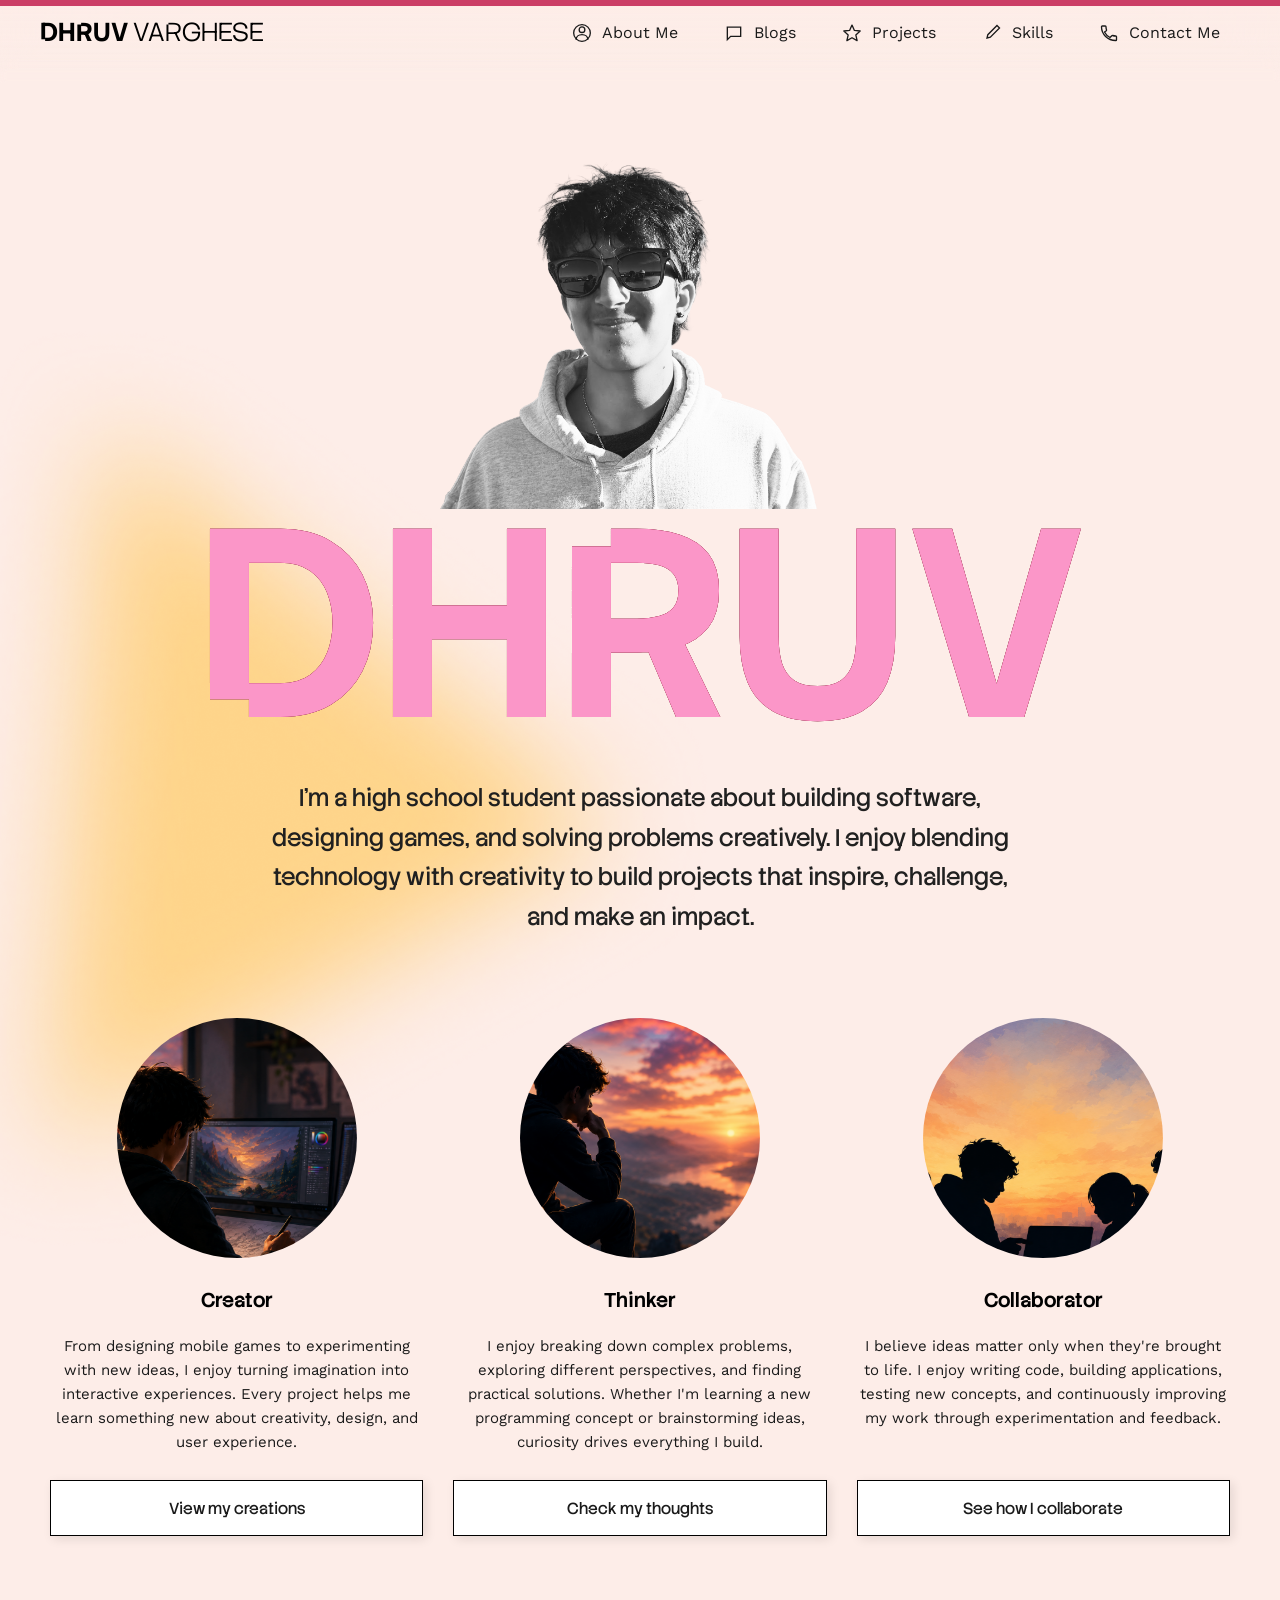
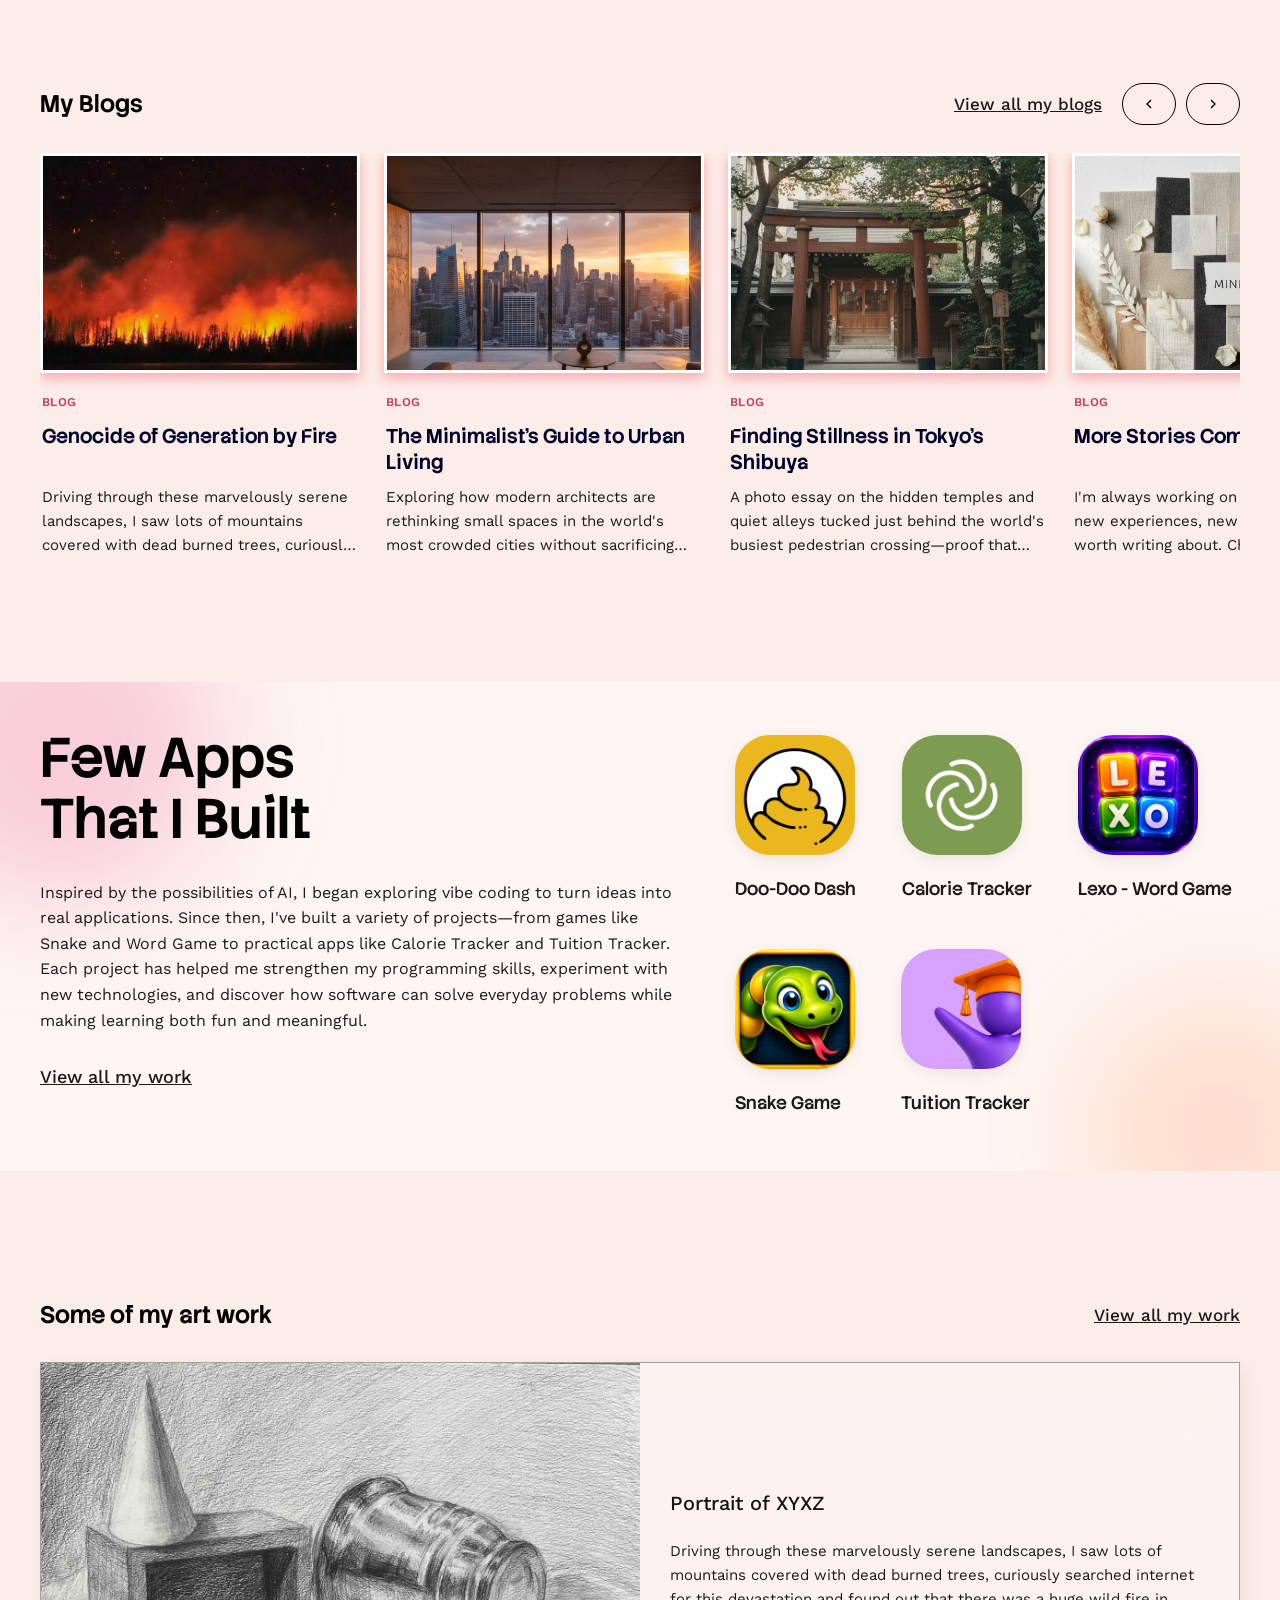
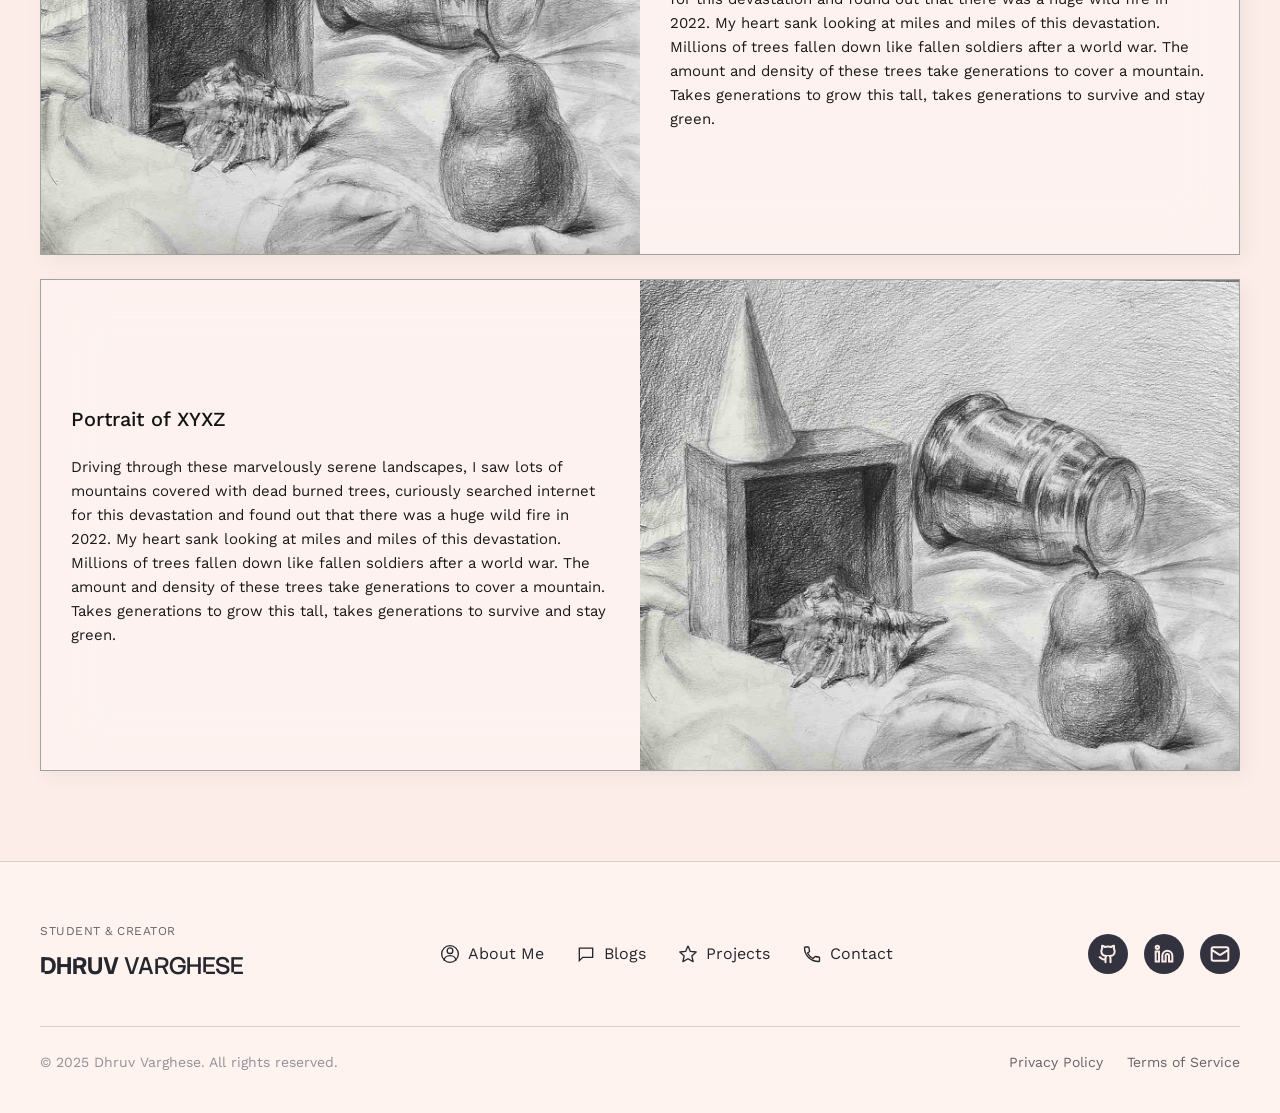
==== index.html @ 54e5962a "Initial commit of Dhruv Varghese portfolio site Static HTML/CSS/JS site with homepage, projects, blo" ====
<!DOCTYPE html>
<html lang="en">
<head>
<meta charset="UTF-8">
<meta name="viewport" content="width=device-width, initial-scale=1.0">
<title>Dhruv Varghese — High School Student &amp; Creator</title>
<meta name="description" content="Dhruv Varghese — high school student passionate about building software, designing games, and solving problems creatively.">
<link rel="icon" type="image/svg+xml" href="images/favicon.svg">
<link rel="preconnect" href="https://fonts.googleapis.com">
<link rel="preconnect" href="https://fonts.gstatic.com" crossorigin>
<link href="https://fonts.googleapis.com/css2?family=Stack+Sans+Notch:wght@200..700&family=Work+Sans:wght@300;400;500&display=swap" rel="stylesheet">
<link rel="stylesheet" href="css/style.css?v=130">
</head>
<body>

<div class="cursor-dot" aria-hidden="true"></div>

<div class="header__blur-band header__blur-band--1" aria-hidden="true"></div>
<div class="header__blur-band header__blur-band--2" aria-hidden="true"></div>
<div class="header__blur-band header__blur-band--3" aria-hidden="true"></div>
<div class="header__blur-band header__blur-band--4" aria-hidden="true"></div>
<div class="header__blur-band header__blur-band--5" aria-hidden="true"></div>
<div class="header__blur-band header__blur-band--6" aria-hidden="true"></div>
<div class="header__blur-band header__blur-band--7" aria-hidden="true"></div>
<div class="header__tint" aria-hidden="true"></div>
<header class="site-header" id="header">
	<div class="header__inner">
		<a href="#top" class="logo">
			<span class="logo__bold">DHRUV </span><span class="logo__light">VARGHESE</span>
		</a>

		<nav class="nav" id="nav">
			<a href="about.html" class="nav__link">
				<svg class="nav__icon" viewBox="0 0 24 24" fill="none" stroke="currentColor" stroke-width="1.6"><circle cx="12" cy="8" r="3.4"/><path d="M5 20c0-3.5 3-6 7-6s7 2.5 7 6"/><circle cx="12" cy="12" r="10"/></svg>
				About Me
			</a>
			<a href="blog.html" class="nav__link">
				<svg class="nav__icon" viewBox="0 0 24 24" fill="none" stroke="currentColor" stroke-width="1.6"><path d="M4 5h16v11H8l-4 4V5Z"/></svg>
				Blogs
			</a>
			<a href="projects.html" class="nav__link">
				<svg class="nav__icon" viewBox="0 0 24 24" fill="none" stroke="currentColor" stroke-width="1.6" stroke-linejoin="round"><path d="M12 2.5l2.9 6.4 6.9.7-5.2 4.7 1.5 6.9L12 17.7l-6.1 3.5 1.5-6.9L2.2 9.6l6.9-.7L12 2.5Z"/></svg>
				Projects
			</a>
			<a href="skills.html" class="nav__link">
				<svg class="nav__icon" viewBox="0 0 24 24" fill="none" stroke="currentColor" stroke-width="1.6"><path d="m18 3 3 3-11 11-4 1 1-4L18 3Z"/></svg>
				Skills
			</a>
			<a href="contact.html" class="nav__link">
				<svg class="nav__icon" viewBox="0 0 24 24" fill="none" stroke="currentColor" stroke-width="1.6" stroke-linejoin="round"><path d="M6.6 10.8c1.4 2.8 3.8 5.1 6.6 6.6l2.2-2.2c.3-.3.7-.4 1-.2 1.1.4 2.4.6 3.6.6.6 0 1 .4 1 1V20c0 .6-.4 1-1 1C10.4 21 3 13.6 3 4.6c0-.6.4-1 1-1h3.4c.6 0 1 .4 1 1 0 1.3.2 2.5.6 3.6.1.4 0 .8-.2 1L6.6 10.8Z"/></svg>
				Contact Me
			</a>
		</nav>

		<button class="nav-toggle" id="navToggle" aria-label="Toggle menu" aria-expanded="false">
			<span></span><span></span><span></span>
		</button>
	</div>
</header>

<main id="top">

	<!-- ======================================================
	     HERO
	     ====================================================== -->
	<section class="hero" id="hero">
		<div class="hero__float-bg" aria-hidden="true">
			<img src="images/YelowFloatImg.png?v=2" alt="">
		</div>

		<div class="hero__photo reveal">
			<img src="images/DHRUVIMG.png" alt="Dhruv Varghese">
		</div>

		<h2 class="hero__wordmark reveal" data-text="DHRUV">DHRUV</h2>

		<p class="hero__desc reveal">
			I'm a high school student passionate about building software, designing games, and
			solving problems creatively. I enjoy blending technology with creativity to build
			projects that inspire, challenge, and make an impact.
		</p>

		<!-- ======================================================
		     PERSONA CARDS
		     ====================================================== -->
		<div class="persona-cards">
			<article class="persona-card reveal">
				<div class="persona-card__photo persona-card__photo--creator">
					<div class="persona-card__photo-parallax" data-parallax>
						<img src="images/card-creator.jpg" alt="Dhruv as a creator">
					</div>
				</div>
				<div class="persona-card__body">
					<h3 class="persona-card__title">Creator</h3>
					<p class="persona-card__desc">
						From designing mobile games to experimenting with new ideas, I enjoy turning
						imagination into interactive experiences. Every project helps me learn something
						new about creativity, design, and user experience.
					</p>
					<a href="projects.html" class="persona-card__btn">View my creations</a>
				</div>
			</article>

			<article class="persona-card reveal">
				<div class="persona-card__photo persona-card__photo--thinker">
					<div class="persona-card__photo-parallax" data-parallax>
						<img src="images/card-thinker.jpg" alt="Dhruv as a thinker">
					</div>
				</div>
				<div class="persona-card__body">
					<h3 class="persona-card__title">Thinker</h3>
					<p class="persona-card__desc">
						I enjoy breaking down complex problems, exploring different perspectives, and
						finding practical solutions. Whether I'm learning a new programming concept or
						brainstorming ideas, curiosity drives everything I build.
					</p>
					<a href="blog.html" class="persona-card__btn">Check my thoughts</a>
				</div>
			</article>

			<article class="persona-card reveal">
				<div class="persona-card__photo persona-card__photo--collaborator">
					<div class="persona-card__photo-parallax" data-parallax>
						<img src="images/card-collaborator.jpg" alt="Dhruv as a collaborator">
					</div>
				</div>
				<div class="persona-card__body">
					<h3 class="persona-card__title">Collaborator</h3>
					<p class="persona-card__desc">
						I believe ideas matter only when they're brought to life. I enjoy writing code,
						building applications, testing new concepts, and continuously improving my work
						through experimentation and feedback.
					</p>
					<a href="projects.html" class="persona-card__btn">See how I collaborate</a>
				</div>
			</article>
		</div>
	</section>

	<!-- ======================================================
	     MY BLOGS
	     ====================================================== -->
	<section class="blogs" id="blog-teaser">
		<div class="section-inner">
			<div class="section-header reveal">
				<h2 class="section-header__title">My Blogs</h2>
				<div class="section-header__right">
					<a href="blog.html" class="section-header__link">View all my blogs</a>
					<div class="blog-carousel__arrows">
						<button type="button" class="blog-carousel__arrow blog-carousel__arrow--prev" aria-label="Previous blog">
							<svg viewBox="0 0 24 24" fill="none" stroke="currentColor" stroke-width="2"><path d="M15 18l-6-6 6-6"/></svg>
						</button>
						<button type="button" class="blog-carousel__arrow blog-carousel__arrow--next" aria-label="Next blog">
							<svg viewBox="0 0 24 24" fill="none" stroke="currentColor" stroke-width="2"><path d="M9 18l6-6-6-6"/></svg>
						</button>
					</div>
				</div>
			</div>

			<div class="blog-carousel reveal">
				<div class="blog-carousel__track" id="blogCarouselTrack">
					<a href="blog-details.html" class="blog-teaser-card blog-carousel__slide">
						<div class="blog-teaser-card__image">
							<div class="blog-teaser-card__parallax" data-parallax>
								<img src="images/blog-1.jpg" alt="">
							</div>
						</div>
						<div class="blog-teaser-card__body">
							<span class="blog-teaser-card__tag">Blog</span>
							<h3 class="blog-teaser-card__title">Genocide of Generation by Fire</h3>
							<p class="blog-teaser-card__desc">
								Driving through these marvelously serene landscapes, I saw lots of mountains
								covered with dead burned trees, curiously searched internet for this devastation
								and found out that there was a huge wild fire in 2022. My heart sank looking at
								miles and miles of this devastation.
							</p>
						</div>
					</a>

					<a href="blog.html" class="blog-teaser-card blog-carousel__slide">
						<div class="blog-teaser-card__image">
							<div class="blog-teaser-card__parallax" data-parallax>
								<img src="images/blog-post-urban.jpg" alt="">
							</div>
						</div>
						<div class="blog-teaser-card__body">
							<span class="blog-teaser-card__tag">Blog</span>
							<h3 class="blog-teaser-card__title">The Minimalist's Guide to Urban Living</h3>
							<p class="blog-teaser-card__desc">
								Exploring how modern architects are rethinking small spaces in the world's
								most crowded cities without sacrificing soul. From foldaway furniture to
								light-filled layouts, minimalism proves that less space doesn't mean less life.
							</p>
						</div>
					</a>

					<a href="blog.html" class="blog-teaser-card blog-carousel__slide">
						<div class="blog-teaser-card__image">
							<div class="blog-teaser-card__parallax" data-parallax>
								<img src="images/blog-post-tokyo.jpg" alt="">
							</div>
						</div>
						<div class="blog-teaser-card__body">
							<span class="blog-teaser-card__tag">Blog</span>
							<h3 class="blog-teaser-card__title">Finding Stillness in Tokyo's Shibuya</h3>
							<p class="blog-teaser-card__desc">
								A photo essay on the hidden temples and quiet alleys tucked just behind the
								world's busiest pedestrian crossing—proof that calm and chaos can share the
								same city block.
							</p>
						</div>
					</a>

					<a href="blog.html" class="blog-teaser-card blog-carousel__slide">
						<div class="blog-teaser-card__image">
							<div class="blog-teaser-card__parallax" data-parallax>
								<img src="images/blog-post-neutral.jpg" alt="">
							</div>
						</div>
						<div class="blog-teaser-card__body">
							<span class="blog-teaser-card__tag">Blog</span>
							<h3 class="blog-teaser-card__title">More Stories Coming Soon</h3>
							<p class="blog-teaser-card__desc">
								I'm always working on something new—new experiences, new lessons, new ideas
								worth writing about. Check back soon for the next post.
							</p>
						</div>
					</a>

					<a href="blog.html" class="blog-teaser-card blog-carousel__slide">
						<div class="blog-teaser-card__image">
							<div class="blog-teaser-card__parallax" data-parallax>
								<img src="images/blog-detail-waterscapes.jpg" alt="">
							</div>
						</div>
						<div class="blog-teaser-card__body">
							<span class="blog-teaser-card__tag">Blog</span>
							<h3 class="blog-teaser-card__title">A New Post In the Works</h3>
							<p class="blog-teaser-card__desc">
								Another reflection is currently in progress, exploring a fresh perspective
								on creativity, travel, or everyday problem solving. Stay tuned.
							</p>
						</div>
					</a>
				</div>
			</div>
		</div>
	</section>

	<!-- ======================================================
	     FEW APPS THAT I BUILT
	     ====================================================== -->
	<section class="apps" id="apps">
		<div class="section-inner">
			<div class="apps__layout reveal">
				<div class="apps__intro">
					<h2 class="apps__title reveal">Few Apps<br>That I Built</h2>
					<p class="apps__desc reveal">
						Inspired by the possibilities of AI, I began exploring vibe coding to turn ideas into
						real applications. Since then, I've built a variety of projects—from games like Snake
						and Word Game to practical apps like Calorie Tracker and Tuition Tracker. Each project
						has helped me strengthen my programming skills, experiment with new technologies, and
						discover how software can solve everyday problems while making learning both fun and
						meaningful.
					</p>
					<a href="projects.html" class="apps__link reveal">View all my work</a>
				</div>

				<div class="app-tiles">
					<div class="app-tiles__row">
						<div class="app-tile">
							<div class="app-tile__icon"><img src="images/app-doodoodash.png" alt="Doo-Doo Dash icon"></div>
							<span class="app-tile__label">Doo-Doo Dash</span>
						</div>
						<div class="app-tile">
							<div class="app-tile__icon"><img src="images/app-calorietracker.png" alt="Calorie Tracker icon"></div>
							<span class="app-tile__label">Calorie Tracker</span>
						</div>
						<div class="app-tile">
							<div class="app-tile__icon"><img src="images/app-lexo.png" alt="Lexo Word Game icon"></div>
							<span class="app-tile__label">Lexo - Word Game</span>
						</div>
					</div>
					<div class="app-tiles__row">
						<div class="app-tile">
							<div class="app-tile__icon"><img src="images/app-snake.png" alt="Snake Game icon"></div>
							<span class="app-tile__label">Snake Game</span>
						</div>
						<div class="app-tile">
							<div class="app-tile__icon"><img src="images/app-tuitiontracker.png" alt="Tuition Tracker icon"></div>
							<span class="app-tile__label">Tuition Tracker</span>
						</div>
					</div>
				</div>
			</div>
		</div>
	</section>

	<!-- ======================================================
	     SOME OF MY ART WORK
	     ====================================================== -->
	<section class="artwork" id="art">
		<div class="section-inner">
			<div class="section-header reveal">
				<h2 class="section-header__title">Some of my art work</h2>
				<a href="#art" class="section-header__link">View all my work</a>
			</div>

			<article class="art-card reveal">
				<div class="art-card__image"><img src="images/art-1.jpg" alt="Portrait artwork"></div>
				<div class="art-card__body">
					<h3>Portrait of XYXZ</h3>
					<p>
						Driving through these marvelously serene landscapes, I saw lots of mountains
						covered with dead burned trees, curiously searched internet for this devastation
						and found out that there was a huge wild fire in 2022. My heart sank looking at
						miles and miles of this devastation. Millions of trees fallen down like fallen
						soldiers after a world war. The amount and density of these trees take generations
						to cover a mountain. Takes generations to grow this tall, takes generations to
						survive and stay green.
					</p>
				</div>
			</article>

			<article class="art-card art-card--reverse reveal">
				<div class="art-card__body">
					<h3>Portrait of XYXZ</h3>
					<p>
						Driving through these marvelously serene landscapes, I saw lots of mountains
						covered with dead burned trees, curiously searched internet for this devastation
						and found out that there was a huge wild fire in 2022. My heart sank looking at
						miles and miles of this devastation. Millions of trees fallen down like fallen
						soldiers after a world war. The amount and density of these trees take generations
						to cover a mountain. Takes generations to grow this tall, takes generations to
						survive and stay green.
					</p>
				</div>
				<div class="art-card__image"><img src="images/art-1.jpg" alt="Portrait artwork"></div>
			</article>
		</div>
	</section>

</main>

<!-- ======================================================
     FOOTER
     ====================================================== -->
<footer class="site-footer" id="contact">
	<div class="section-inner footer__main">
		<div class="footer__logo">
			<p class="footer__eyebrow">Student &amp; Creator</p>
			<p class="footer__name">
				<span class="footer__name-bold">DHRUV </span><span class="footer__name-light">VARGHESE</span>
			</p>
		</div>

		<nav class="footer__nav">
			<a href="about.html" class="footer__nav-item">
				<svg viewBox="0 0 24 24" fill="none" stroke="currentColor" stroke-width="1.6"><circle cx="12" cy="8" r="3.4"/><path d="M5 20c0-3.5 3-6 7-6s7 2.5 7 6"/><circle cx="12" cy="12" r="10"/></svg>
				About Me
			</a>
			<a href="blog.html" class="footer__nav-item">
				<svg viewBox="0 0 24 24" fill="none" stroke="currentColor" stroke-width="1.6"><path d="M4 5h16v11H8l-4 4V5Z"/></svg>
				Blogs
			</a>
			<a href="projects.html" class="footer__nav-item">
				<svg viewBox="0 0 24 24" fill="none" stroke="currentColor" stroke-width="1.6" stroke-linejoin="round"><path d="M12 2.5l2.9 6.4 6.9.7-5.2 4.7 1.5 6.9L12 17.7l-6.1 3.5 1.5-6.9L2.2 9.6l6.9-.7L12 2.5Z"/></svg>
				Projects
			</a>
			<a href="contact.html" class="footer__nav-item">
				<svg viewBox="0 0 24 24" fill="none" stroke="currentColor" stroke-width="1.6" stroke-linejoin="round"><path d="M6.6 10.8c1.4 2.8 3.8 5.1 6.6 6.6l2.2-2.2c.3-.3.7-.4 1-.2 1.1.4 2.4.6 3.6.6.6 0 1 .4 1 1V20c0 .6-.4 1-1 1C10.4 21 3 13.6 3 4.6c0-.6.4-1 1-1h3.4c.6 0 1 .4 1 1 0 1.3.2 2.5.6 3.6.1.4 0 .8-.2 1L6.6 10.8Z"/></svg>
				Contact
			</a>
		</nav>

		<div class="footer__socials">
			<a href="#" class="footer__social-icon" aria-label="GitHub"><img src="images/icon-github.svg" alt=""></a>
			<a href="https://www.linkedin.com/in/dhruv-varghese-696487320/" target="_blank" rel="noopener" class="footer__social-icon" aria-label="LinkedIn"><img src="images/icon-linkedin.svg" alt=""></a>
			<a href="mailto:dhruv.varghese31@gmail.com" class="footer__social-icon" aria-label="Email"><img src="images/icon-mail.svg" alt=""></a>
		</div>
	</div>

	<div class="footer__divider"></div>

	<div class="section-inner footer__bottom">
		<p>© 2025 Dhruv Varghese. All rights reserved.</p>
		<div class="footer__legal">
			<a href="#">Privacy Policy</a>
			<a href="#">Terms of Service</a>
		</div>
	</div>
</footer>

<script src="js/main.js?v=27"></script>
</body>
</html>
---- css/style.css ----
/* ==========================================================================
   Dhruv Varghese — Portfolio (from Figma design)
   ========================================================================== */

:root {
  --color-bg: #fdede8;
  --color-bg-gradient: #fce1da;
  --color-text: #1a1a1a;
  --color-text-dim: #4a4a4a;

  --color-maroon: #4d011d;
  --color-pink: #b33264;
  --color-hot-pink: #cb3e66;
  --color-bright-pink: #eb6196;

  --color-footer-bg: rgba(255, 255, 255, 0.3);
  --color-footer-dark: #26262e;
  --color-footer-icon-bg: #333340;

  --color-bg-blog: #fce2db;
  --color-heading-dark: #00012b;
  --color-text-muted: #666673;

  --font-heading: 'Stack Sans Notch', sans-serif;
  --font-body: 'Work Sans', sans-serif;

  --max-width: 1200px;
  --page-padding: 0px;
  --header-height: 108px;
}

* { box-sizing: border-box; }

html { scroll-behavior: smooth; scroll-padding-top: var(--header-height); }

body {
  margin: 0;
  background: var(--color-bg);
  color: var(--color-text);
  font-family: var(--font-body);
  font-weight: 400;
  font-size: 16px;
  line-height: 1.6;
  -webkit-font-smoothing: antialiased;
  overflow-x: hidden;
}
html.nav-locked, html.nav-locked body {
  overflow: hidden;
}

h1, h2, h3 { margin: 0; font-family: var(--font-heading); }
p { margin: 0; }
a { color: inherit; text-decoration: none; }
img { max-width: 100%; display: block; }
button { font-family: inherit; cursor: pointer; }

/* ==========================================================================
   CUSTOM CURSOR
   ========================================================================== */

@media (hover: hover) and (pointer: fine) {
  .cursor-dot {
    position: fixed;
    top: 0;
    left: 0;
    width: 12px;
    height: 12px;
    border-radius: 50%;
    background: var(--color-hot-pink);
    pointer-events: none;
    z-index: 9999;
    transform: translate(-50%, -50%);
    transition: width 0.25s ease, height 0.25s ease, background 0.25s ease,
      backdrop-filter 0.25s ease, opacity 0.2s ease;
    opacity: 0;
  }
  .cursor-dot.is-active { opacity: 1; }
  .cursor-dot.is-hovering {
    width: 46px;
    height: 46px;
    background: rgba(203, 62, 102, 0.15);
    backdrop-filter: blur(6px);
    -webkit-backdrop-filter: blur(6px);
  }
}
@media (hover: none), (pointer: coarse) {
  .cursor-dot { display: none; }
}

.section-inner {
  max-width: var(--max-width);
  margin: 0 auto;
  padding: 0 var(--page-padding);
}

/* ==========================================================================
   REVEAL ANIMATION (progressive enhancement — visible without JS)
   ========================================================================== */

.reveal { transition: opacity 0.7s ease, transform 0.7s ease; }
.js .reveal { opacity: 0; transform: translateY(28px); }
.js .reveal.is-visible { opacity: 1; transform: translateY(0); }

/* ==========================================================================
   HEADER
   ========================================================================== */

.site-header {
  position: fixed;
  top: 0; left: 0; right: 0;
  z-index: 100;
  height: var(--header-height);
  display: flex;
  align-items: flex-start;
  border-top: 6px solid var(--color-hot-pink);
  background: none;
}
.header__blur-band {
  position: fixed;
  left: 0;
  right: 0;
  z-index: 99;
}
.header__blur-band--1 { top: 0;    height: 13.5px; -webkit-backdrop-filter: blur(96px); backdrop-filter: blur(96px); }
.header__blur-band--2 { top: 11.5px; height: 13.5px; -webkit-backdrop-filter: blur(72px); backdrop-filter: blur(72px); }
.header__blur-band--3 { top: 23px; height: 13.5px; -webkit-backdrop-filter: blur(50px); backdrop-filter: blur(50px); }
.header__blur-band--4 { top: 34.5px; height: 13.5px; -webkit-backdrop-filter: blur(32px); backdrop-filter: blur(32px); }
.header__blur-band--5 { top: 46px; height: 13.5px; opacity: 0.4; -webkit-backdrop-filter: blur(18px); backdrop-filter: blur(18px); }
.header__blur-band--6 { top: 57.5px; height: 13.5px; opacity: 0.7; -webkit-backdrop-filter: blur(8px); backdrop-filter: blur(8px); }
.header__blur-band--7 { top: 69px; height: 13.5px; opacity: 0.9; -webkit-backdrop-filter: blur(3px); backdrop-filter: blur(3px); }
.header__tint {
  position: fixed;
  left: 0;
  right: 0;
  top: 0;
  height: 69px;
  z-index: 99;
  background: linear-gradient(to bottom, rgba(253, 237, 232, 0.85) 0%, rgba(253, 237, 232, 0) 100%);
}

.header__inner {
  position: relative;
  z-index: 1;
  width: 100%;
  max-width: var(--max-width);
  margin: 0 auto;
  padding: 0 var(--page-padding);
  display: flex;
  align-items: center;
  justify-content: space-between;
  gap: 40px;
}

.logo {
  position: relative;
  display: inline-block;
  font-family: var(--font-heading);
  font-size: 26px;
  white-space: nowrap;
  color: #000;
  transition: letter-spacing 0.3s ease, color 0.3s ease;
}
.logo::after {
  content: '';
  position: absolute;
  left: 50%;
  bottom: -4px;
  width: 0;
  height: 2px;
  background: var(--color-hot-pink);
  transition: width 0.35s ease, left 0.35s ease;
}
.logo:hover {
  letter-spacing: 1px;
  color: var(--color-hot-pink);
}
.logo:hover::after {
  width: 100%;
  left: 0;
}
.logo__bold { font-weight: 700; }
.logo__light { font-weight: 200; }

.nav {
  display: flex;
  align-items: center;
  gap: 6px;
}

.nav__link {
  display: flex;
  align-items: center;
  gap: 10px;
  font-size: 16px;
  font-weight: 400;
  color: var(--color-text);
  white-space: nowrap;
  padding: 14px 20px;
  background: transparent;
  transition: color 0.2s, background 0.2s;
}
.nav__link:hover { color: var(--color-hot-pink); }
.nav__icon { width: 20px; height: 20px; flex-shrink: 0; }

.nav__link--active {
  background: rgba(255, 156, 156, 0.3);
  color: #000;
  font-weight: 600;
}
.nav__link--active:hover { color: #000; }

.nav-toggle {
  display: none;
  flex-direction: column;
  justify-content: space-between;
  width: 26px;
  height: 18px;
  background: none;
  border: none;
  padding: 0;
}
.nav-toggle span {
  display: block;
  height: 2px;
  width: 100%;
  background: var(--color-maroon);
  border-radius: 2px;
  transition: transform 0.25s ease, opacity 0.25s ease;
}

/* ==========================================================================
   HERO
   ========================================================================== */

.hero {
  position: relative;
  padding-top: calc(var(--header-height) + 40px);
  overflow: hidden;
  text-align: center;
}

.hero__float-bg {
  --float-w: min(816px, 66vw);
  position: absolute;
  left: -6%;
  top: 300px;
  width: var(--float-w);
  z-index: -1;
  pointer-events: none;
  animation: hero-float 18s ease-in-out infinite;
}
.hero__float-bg img {
  width: 100%;
  height: auto;
  display: block;
}

@keyframes hero-float {
  0%   { transform: translate(0, 0) rotate(0deg); }
  50%  { transform: translate(calc(106vw - var(--float-w)), -280px) rotate(180deg); }
  100% { transform: translate(0, 0) rotate(360deg); }
}

@media (prefers-reduced-motion: reduce) {
  .hero__float-bg { animation: none; }
}

.hero__photo {
  width: min(474px, 72%);
  margin: 0 auto;
}
.hero__photo img {
  width: 100%;
  height: auto;
  display: block;
}

.hero__wordmark {
  position: relative;
  display: block;
  width: min(1040px, 92%);
  margin: -20px auto 0;
  font-family: var(--font-heading);
  font-weight: 700;
  font-size: clamp(80px, 21vw, 300px);
  line-height: 1;
  letter-spacing: -2px;
  color: #202020;
  text-align: center;
}

/* Pixel/glitch flicker: brief RGB-split "pixel shift" bursts, mostly still in between. */
.hero__wordmark::before,
.hero__wordmark::after {
  content: attr(data-text);
  position: absolute;
  inset: 0;
  color: inherit;
}
.hero__wordmark::before {
  color: var(--color-hot-pink);
  mix-blend-mode: screen;
  animation: pixel-glitch-1 6s steps(1, end) infinite;
}
.hero__wordmark::after {
  color: var(--color-bright-pink);
  mix-blend-mode: screen;
  animation: pixel-glitch-2 6s steps(1, end) infinite;
}

@keyframes pixel-glitch-1 {
  0%, 92%, 100% { clip-path: inset(0 0 0 0); transform: translate(0, 0); opacity: 0; }
  93% { clip-path: inset(10% 0 55% 0); transform: translate(-6px, 2px); opacity: 0.8; }
  94% { clip-path: inset(65% 0 5% 0); transform: translate(5px, -2px); opacity: 0.8; }
  95% { clip-path: inset(30% 0 40% 0); transform: translate(-4px, 0); opacity: 0.8; }
  96% { clip-path: inset(0 0 80% 0); transform: translate(6px, 3px); opacity: 0.8; }
  97% { clip-path: inset(0 0 0 0); transform: translate(0, 0); opacity: 0; }
}
@keyframes pixel-glitch-2 {
  0%, 92%, 100% { clip-path: inset(0 0 0 0); transform: translate(0, 0); opacity: 0; }
  93% { clip-path: inset(70% 0 10% 0); transform: translate(5px, -3px); opacity: 0.8; }
  94% { clip-path: inset(15% 0 60% 0); transform: translate(-6px, 2px); opacity: 0.8; }
  95% { clip-path: inset(45% 0 20% 0); transform: translate(4px, 0); opacity: 0.8; }
  96% { clip-path: inset(0 0 85% 0); transform: translate(-5px, -2px); opacity: 0.8; }
  97% { clip-path: inset(0 0 0 0); transform: translate(0, 0); opacity: 0; }
}

@media (prefers-reduced-motion: reduce) {
  .hero__wordmark::before, .hero__wordmark::after { animation: none; display: none; }
}

.hero__desc {
  max-width: 780px;
  margin: 20px auto 0;
  font-family: var(--font-heading);
  font-weight: 400;
  font-size: 24px;
  line-height: 1.65;
  color: #202020;
}

/* ==========================================================================
   PERSONA CARDS
   ========================================================================== */

.persona-cards {
  position: relative;
  z-index: 1;
  max-width: var(--max-width);
  margin: 70px auto 0;
  padding: 0 var(--page-padding);
  display: grid;
  grid-template-columns: repeat(3, 1fr);
  gap: 10px;
}

.persona-card {
  background: transparent;
  box-shadow: none;
  display: flex;
  flex-direction: column;
  align-items: center;
  padding: 12px 10px;
  text-align: center;
}

.persona-card__photo {
  position: relative;
  width: 240px;
  height: 240px;
  border-radius: 50%;
  overflow: hidden;
  margin-bottom: 26px;
  flex-shrink: 0;
}
.persona-card__photo--creator {
  animation: personaGlowCreator 3.2s ease-in-out infinite;
}
.persona-card__photo--thinker {
  animation: personaGlowThinker 3.6s ease-in-out infinite;
}
.persona-card__photo--collaborator {
  animation: personaGlowCollaborator 4s ease-in-out infinite;
}

@keyframes personaGlowCreator {
  0%, 100% { box-shadow: 0 6px 18px rgba(252, 167, 83, 0.4); }
  50%      { box-shadow: 0 10px 32px rgba(252, 167, 83, 0.75); }
}
@keyframes personaGlowThinker {
  0%, 100% { box-shadow: 0 6px 18px rgba(121, 217, 81, 0.4); }
  50%      { box-shadow: 0 10px 32px rgba(121, 217, 81, 0.75); }
}
@keyframes personaGlowCollaborator {
  0%, 100% { box-shadow: 0 6px 18px rgba(165, 9, 173, 0.4); }
  50%      { box-shadow: 0 10px 32px rgba(165, 9, 173, 0.75); }
}

.persona-card__photo-parallax {
  position: absolute;
  left: 0;
  top: -15%;
  width: 100%;
  height: 130%;
  will-change: transform;
}

.persona-card__body {
  display: flex;
  flex-direction: column;
  align-items: center;
  flex: 1;
  width: 100%;
}
.persona-card__photo img {
  width: 100%;
  height: 100%;
  object-fit: cover;
  display: block;
  transition: transform 0.4s ease;
}
.persona-card__photo:hover img { transform: scale(1.12); }

.persona-card__title {
  color: #000;
  font-size: 20px;
  font-weight: 600;
  margin-bottom: 18px;
}

.persona-card__desc {
  font-size: 15px;
  color: var(--color-text);
  margin-bottom: 26px;
  flex: 1;
}

.persona-card__btn {
  position: relative;
  z-index: 0;
  overflow: hidden;
  display: flex;
  align-items: center;
  justify-content: center;
  width: 100%;
  height: 56px;
  background: #fff;
  border: 1px solid #000;
  box-shadow: 3px 3px 10px rgba(0, 0, 0, 0.1);
  font-family: var(--font-heading);
  font-size: 16px;
  font-weight: 400;
  transition: color 0.35s ease, transform 0.25s ease, box-shadow 0.25s ease;
}
.persona-card__btn::before {
  content: '';
  position: absolute;
  inset: 0;
  z-index: -1;
  background: #000;
  transform: scaleX(0);
  transform-origin: left;
  transition: transform 0.35s ease;
}
.persona-card__btn::after {
  content: '';
  position: absolute;
  top: -20%;
  left: -60%;
  width: 40%;
  height: 140%;
  background: linear-gradient(115deg, transparent, rgba(255, 255, 255, 0.9), transparent);
  transform: skewX(-20deg);
  pointer-events: none;
  z-index: 1;
  transition: left 0.7s ease;
}
.persona-card__btn:hover {
  color: #fff;
  transform: translateY(-3px);
  box-shadow: 5px 8px 18px rgba(0, 0, 0, 0.2);
}
.persona-card__btn:hover::before { transform: scaleX(1); }
.persona-card__btn:hover::after { left: 130%; }

/* ==========================================================================
   SECTION HEADER (shared: Blogs / Apps / Artwork)
   ========================================================================== */

.section-header {
  display: flex;
  align-items: center;
  justify-content: space-between;
  gap: 24px;
  margin-bottom: 28px;
}
.section-header__title {
  color: #000;
  font-size: 24px;
  font-weight: 600;
}
.section-header__link {
  font-family: var(--font-body);
  font-weight: 500;
  font-size: 17px;
  text-decoration: underline;
  white-space: nowrap;
}
.section-header__right {
  display: flex;
  align-items: center;
  gap: 20px;
}

.text-underline-link {
  text-decoration: underline;
  display: inline-block;
  margin-top: 20px;
}

section { padding: 90px 0; }
.blogs { padding-top: 45px; padding-bottom: 45px; margin-bottom: 60pt; }
.apps {
  position: relative;
  overflow: hidden;
  padding-top: 45px;
  padding-bottom: 45px;
  margin-bottom: 60pt;
  background: rgba(255, 255, 255, 0.5);
}
.apps::before,
.apps::after {
  content: '';
  position: absolute;
  border-radius: 50%;
  filter: blur(60px);
  z-index: 0;
  pointer-events: none;
}
.apps::before {
  width: 320px;
  height: 320px;
  background: rgba(235, 97, 150, 0.28);
  top: -100px;
  left: -100px;
  animation: appsBlobDrift1 14s ease-in-out infinite;
}
.apps::after {
  width: 260px;
  height: 260px;
  background: rgba(255, 158, 98, 0.28);
  bottom: -90px;
  right: -70px;
  animation: appsBlobDrift2 16s ease-in-out infinite;
}
@keyframes appsBlobDrift1 {
  0%, 100% { transform: translate(0, 0); }
  50% { transform: translate(60px, 40px); }
}
@keyframes appsBlobDrift2 {
  0%, 100% { transform: translate(0, 0); }
  50% { transform: translate(-50px, -30px); }
}
.apps__layout { position: relative; z-index: 1; }
.artwork { padding-top: 45px; }

/* ==========================================================================
   BLOGS
   ========================================================================== */

.blog-carousel {
  position: relative;
  overflow: hidden;
}
.blog-carousel__arrows {
  display: flex;
  gap: 10px;
}
.blog-carousel__arrow {
  position: static;
  width: 54px;
  height: 42px;
  border-radius: 21px;
  border: 1.5px solid #000;
  background: transparent;
  display: flex;
  align-items: center;
  justify-content: center;
  color: #000;
  cursor: pointer;
  opacity: 1;
  transition: background 0.2s, color 0.2s, border-color 0.2s, transform 0.2s ease, box-shadow 0.2s ease;
}
.blog-carousel__arrow svg { width: 16px; height: 16px; transition: transform 0.2s ease; }
.blog-carousel__arrow:hover {
  background: #000;
  border-color: #000;
  color: #fff;
  transform: scale(1.12);
  box-shadow: 0 6px 16px rgba(0, 0, 0, 0.3);
}
.blog-carousel__arrow--prev:hover svg { transform: translateX(-2px); }
.blog-carousel__arrow--next:hover svg { transform: translateX(2px); }

.blog-carousel__track {
  display: flex;
  gap: 24px;
  transition: transform 0.5s ease;
}
.blog-carousel__slide {
  flex: 0 0 320px;
  min-width: 0;
}

/* Shared card styling reused by the Projects-page blog teaser */
.blog-card {
  background: rgba(255, 255, 255, 0.3);
  border: 1px solid #a1a1a1;
  backdrop-filter: blur(30px);
  -webkit-backdrop-filter: blur(30px);
  box-shadow: 5px 5px 20px rgba(0, 0, 0, 0.05);
  display: grid;
  grid-template-columns: 1fr 1fr;
  min-height: 312px;
}

.blog-card__image {
  position: relative;
  overflow: hidden;
}
.blog-card__image img { width: 100%; height: 100%; object-fit: cover; position: absolute; inset: 0; }
.blog-card__image-title {
  position: relative;
  z-index: 1;
  color: #fff;
  font-family: var(--font-body);
  font-weight: 500;
  font-size: 26px;
  line-height: 1.3;
  padding: 34px 28px;
  text-shadow: 0 2px 10px rgba(0,0,0,0.4);
}

.blog-card__body {
  padding: 30px;
  display: flex;
  flex-direction: column;
  justify-content: center;
  font-size: 15px;
  color: var(--color-text);
}

/* Homepage "My Blogs" carousel cards */
.blog-teaser-card {
  display: flex;
  flex-direction: column;
  height: 100%;
  color: inherit;
}
.blog-teaser-card__image {
  position: relative;
  height: 220px;
  overflow: hidden;
  flex-shrink: 0;
  border: 3px solid #fff;
  box-shadow: 0 6px 12px rgba(235, 97, 150, 0.35), 0 3px 10px rgba(255, 158, 98, 0.3);
}
.blog-teaser-card__parallax {
  position: absolute;
  left: 0;
  top: -15%;
  width: 100%;
  height: 130%;
  will-change: transform;
}
.blog-teaser-card__image img {
  width: 100%;
  height: 100%;
  object-fit: cover;
  display: block;
  transition: transform 0.5s ease;
}
.blog-teaser-card:hover .blog-teaser-card__image img { transform: scale(1.08); }
.blog-teaser-card__body {
  padding: 20px 2px 0;
  display: flex;
  flex-direction: column;
  gap: 10px;
  flex: 1;
  transition: opacity 0.35s ease;
}
.blog-teaser-card:hover .blog-teaser-card__body { opacity: 0.35; }
.blog-teaser-card__tag {
  align-self: flex-start;
  color: var(--color-hot-pink);
  font-family: var(--font-body);
  font-size: 12px;
  font-weight: 600;
  text-transform: uppercase;
  letter-spacing: 0.04em;
}
.blog-teaser-card__title {
  font-family: var(--font-heading);
  font-weight: 600;
  font-size: 20px;
  line-height: 1.3;
  color: var(--color-heading-dark, #1a1a1a);
  height: 52px;
  display: -webkit-box;
  -webkit-line-clamp: 2;
  -webkit-box-orient: vertical;
  overflow: hidden;
}
.blog-teaser-card__desc {
  font-size: 15px;
  color: var(--color-text);
  flex: 1;
  display: -webkit-box;
  -webkit-line-clamp: 3;
  -webkit-box-orient: vertical;
  overflow: hidden;
}

/* ==========================================================================
   SKILLS
   ========================================================================== */

.skills {
  position: relative;
  color: var(--color-maroon);
  background:
    radial-gradient(circle at 12% 18%, rgba(235, 97, 150, 0.30), transparent 42%),
    radial-gradient(circle at 88% 12%, rgba(203, 62, 102, 0.22), transparent 48%),
    radial-gradient(circle at 55% 95%, rgba(179, 50, 100, 0.18), transparent 50%),
    linear-gradient(180deg, #fff7f4 0%, #fce7e0 100%);
}
.skills--page { padding-top: calc(var(--header-height) + 40px); }
.skills__bg { display: none; }

.skills__title {
  color: #000;
  font-size: 24px;
  font-weight: 600;
  margin-bottom: 22px;
}

.skills__desc {
  font-size: 16px;
  color: var(--color-text);
  max-width: 100%;
  margin-bottom: 40px;
}

.skill-cards {
  display: flex;
  flex-direction: column;
  gap: 30px;
}

.skill-card {
  display: flex;
  align-items: stretch;
  min-height: 260px;
  backdrop-filter: blur(37.5px);
  -webkit-backdrop-filter: blur(37.5px);
  filter: drop-shadow(5px 5px 10px rgba(0, 0, 0, 0.05));
}
.skill-card--reverse { flex-direction: row-reverse; }
.skill-card__image {
  position: relative;
  width: 450px;
  flex-shrink: 0;
  overflow: hidden;
}
.skill-card__image img {
  position: absolute;
  inset: 0;
  width: 100%;
  height: 100%;
  object-fit: cover;
}
.skill-card__body {
  flex: 1;
  min-width: 0;
  display: flex;
  flex-direction: column;
  justify-content: center;
  gap: 14px;
  padding: 36px 44px;
}
.skill-card--reverse .skill-card__body { text-align: right; }
.skill-card__title {
  font-family: var(--font-heading);
  font-weight: 600;
  font-size: 24px;
  color: #000;
  text-transform: capitalize;
}
.skill-card__desc {
  font-family: var(--font-body);
  font-weight: 400;
  font-size: 16px;
  line-height: 1.6;
  color: var(--color-text);
}

/* ==========================================================================
   APPS
   ========================================================================== */

.apps__layout {
  display: flex;
  gap: 45px;
  align-items: flex-start;
  justify-content: space-between;
}

.apps__intro {
  flex: 1;
  min-width: 0;
  display: flex;
  flex-direction: column;
  gap: 30px;
}

.apps__title {
  font-family: var(--font-heading);
  font-weight: 600;
  font-size: 56px;
  line-height: 1.1;
  color: #000;
}

.apps__desc {
  font-size: 16px;
  font-weight: 400;
  color: var(--color-text);
}

.apps__link {
  font-family: var(--font-body);
  font-weight: 500;
  font-size: 18px;
  text-decoration: underline;
  align-self: flex-start;
}

.app-tiles {
  display: flex;
  flex-direction: column;
  gap: 30px;
  flex-shrink: 0;
}
.app-tiles__row {
  display: flex;
  gap: 30px;
  align-items: center;
  justify-content: flex-start;
}

.app-tile {
  display: flex;
  flex-direction: column;
  align-items: flex-start;
  gap: 20px;
  padding: 8px;
}
.app-tile__icon {
  width: 90pt;
  height: 90pt;
  border-radius: 35px;
  overflow: hidden;
  box-shadow: 0 4px 14px rgba(0,0,0,0.08);
  animation: appIconFloat 3.6s ease-in-out infinite;
  transition: transform 0.3s ease, box-shadow 0.3s ease;
}
.app-tiles__row:nth-child(1) .app-tile:nth-child(1) .app-tile__icon { animation-delay: 0s; }
.app-tiles__row:nth-child(1) .app-tile:nth-child(2) .app-tile__icon { animation-delay: 0.3s; }
.app-tiles__row:nth-child(1) .app-tile:nth-child(3) .app-tile__icon { animation-delay: 0.6s; }
.app-tiles__row:nth-child(2) .app-tile:nth-child(1) .app-tile__icon { animation-delay: 0.9s; }
.app-tiles__row:nth-child(2) .app-tile:nth-child(2) .app-tile__icon { animation-delay: 1.2s; }
.app-tile__icon:hover {
  transform: scale(1.08) translateY(-4px);
  box-shadow: 0 10px 22px rgba(0, 0, 0, 0.18);
  animation-play-state: paused;
}
.app-tile__icon img { width: 100%; height: 100%; object-fit: cover; }
@keyframes appIconFloat {
  0%, 100% { transform: translateY(0); }
  50% { transform: translateY(-8px); }
}
.app-tile__label {
  font-family: var(--font-heading);
  font-size: 18px;
  font-weight: 500;
  text-align: left;
}

/* ==========================================================================
   ARTWORK
   ========================================================================== */

.art-card {
  background: rgba(255, 255, 255, 0.3);
  border: 1px solid #a1a1a1;
  backdrop-filter: blur(30px);
  -webkit-backdrop-filter: blur(30px);
  box-shadow: 5px 5px 20px rgba(0, 0, 0, 0.05);
  display: grid;
  grid-template-columns: 1fr 1fr;
  min-height: 312px;
  margin-bottom: 24px;
  transition: border-color 0.3s ease, box-shadow 0.3s ease;
}
.art-card:hover {
  border-color: var(--color-hot-pink);
  box-shadow: 5px 5px 24px rgba(203, 62, 102, 0.2);
}
.art-card:last-child { margin-bottom: 0; }
.art-card--reverse .art-card__image { order: 2; }
.art-card--reverse .art-card__body { order: 1; }

.art-card__image { overflow: hidden; }
.art-card__image img { width: 100%; height: 100%; object-fit: cover; }

.art-card__body {
  padding: 30px;
  display: flex;
  flex-direction: column;
  justify-content: center;
  gap: 20px;
}
.art-card__body h3 { font-family: var(--font-body); font-weight: 500; font-size: 20px; color: #141414; }
.art-card__body p { font-size: 15px; color: var(--color-text); }

/* ==========================================================================
   FOOTER
   ========================================================================== */

.site-footer {
  background: var(--color-footer-bg);
  border-top: 1px solid rgba(0,0,0,0.15);
  padding: 60px 0 40px;
}

.footer__main {
  display: flex;
  align-items: center;
  justify-content: space-between;
  gap: 30px;
  flex-wrap: wrap;
  margin-bottom: 40px;
}

.footer__eyebrow {
  font-size: 12px;
  letter-spacing: 0.5px;
  text-transform: uppercase;
  color: rgba(38,38,46,0.7);
  margin-bottom: 6px;
}
.footer__name {
  font-family: var(--font-heading);
  font-size: 24px;
  color: var(--color-footer-dark);
}
.footer__name-bold { font-weight: 700; }
.footer__name-light { font-weight: 400; }

.footer__nav {
  display: flex;
  gap: 32px;
  flex-wrap: wrap;
}
.footer__nav-item {
  display: flex;
  align-items: center;
  gap: 8px;
  color: var(--color-footer-dark);
  font-size: 16px;
  white-space: nowrap;
}
.footer__nav-item svg { width: 20px; height: 20px; }
.footer__nav-item img { width: 20px; height: 20px; }

.footer__socials { display: flex; gap: 16px; }
.footer__social-icon {
  width: 40px;
  height: 40px;
  border-radius: 20px;
  background: var(--color-footer-icon-bg);
  display: flex;
  align-items: center;
  justify-content: center;
  transition: opacity 0.2s;
}
.footer__social-icon:hover { opacity: 0.8; }
.footer__social-icon img { width: 20px; height: 20px; }

.footer__divider {
  border-top: 1px solid rgba(0,0,0,0.15);
  max-width: var(--max-width);
  margin: 0 auto 24px;
}

.footer__bottom {
  display: flex;
  align-items: center;
  justify-content: space-between;
  gap: 20px;
  flex-wrap: wrap;
  font-size: 14px;
}
.footer__bottom p { color: rgba(102,102,115,0.7); }
.footer__legal { display: flex; gap: 24px; color: rgba(38,38,46,0.7); }

/* ==========================================================================
   PROJECTS PAGE
   ========================================================================== */

.projects-hero {
  position: relative;
  padding-top: calc(var(--header-height) + 40px);
  padding-bottom: 40px;
  overflow: hidden;
}

.projects-tabbar {
  display: flex;
  justify-content: center;
  gap: 32px;
  flex-wrap: wrap;
  max-width: var(--max-width);
  margin: 0 auto;
  padding: 0 var(--page-padding);
}

.projects-tab {
  background: none;
  border: none;
  border-bottom: 3px solid transparent;
  padding: 8px 4px;
  font-family: var(--font-body);
  font-weight: 400;
  font-size: 20px;
  color: rgba(0, 0, 0, 0.6);
  transition: color 0.2s, border-color 0.2s;
}
.projects-tab:hover { color: var(--color-text); }
.projects-tab.is-active {
  font-weight: 600;
  color: #000;
  border-bottom-color: var(--color-pink);
}

.projects-panels {
  max-width: var(--max-width);
  margin: 0 auto;
  padding: 60px var(--page-padding) 100px;
}

.projects-panel { display: none; }
.projects-panel.is-active { display: block; }

.projects-empty {
  padding: 100px 20px;
  text-align: center;
  font-family: var(--font-heading);
  font-size: 22px;
  color: var(--color-text-dim);
}

.project-entry {
  display: flex;
  flex-direction: column;
  align-items: flex-end;
  gap: 41px;
  width: 100%;
}
.project-entry + .project-entry { margin-top: 100px; }

.project-entry__header {
  display: flex;
  gap: 30px;
  align-items: flex-start;
  justify-content: center;
  width: 100%;
}
.project-entry--reverse .project-entry__header { flex-direction: row-reverse; }

.project-entry__logo {
  width: 140px;
  height: 140px;
  border-radius: 35px;
  overflow: hidden;
  flex-shrink: 0;
}
.project-entry__logo img { width: 100%; height: 100%; object-fit: cover; }

.project-entry__body { flex: 1; min-width: 0; }
.project-entry__title {
  color: #000;
  font-size: 24px;
  font-weight: 600;
  margin-bottom: 10px;
}
.project-entry__desc { font-size: 16px; font-weight: 400; color: var(--color-text); }
.project-entry__desc p { margin-bottom: 16px; }
.project-entry__desc p:last-child { margin-bottom: 0; }
.project-entry__desc strong { font-weight: 700; }
.project-entry__desc a { text-decoration: underline; }

.project-entry__gallery {
  display: flex;
  flex-wrap: wrap;
  gap: 10px;
  width: 100%;
}
.project-entry__gallery img {
  flex: 1 1 0;
  min-width: 140px;
  height: 320px;
  object-fit: contain;
  background: rgba(0, 0, 0, 0.04);
}
.project-entry__gallery--tall img {
  height: auto;
  aspect-ratio: 462 / 1000;
}
.project-entry__gallery--grid2 {
  display: grid;
  grid-template-columns: repeat(2, 1fr);
}
.project-entry__gallery--grid2 img {
  height: auto;
  min-width: 0;
  aspect-ratio: 1000 / 462;
}

/* ==========================================================================
   BLOG LIST PAGE
   ========================================================================== */

body.blog-page { background: var(--color-bg-blog); }

.blog-page-hero {
  position: relative;
  padding-top: calc(var(--header-height) + 40px);
  padding-bottom: 40px;
  text-align: center;
}
.blog-page-hero__title {
  font-family: var(--font-heading);
  font-weight: 600;
  font-size: 45px;
  color: var(--color-heading-dark);
  max-width: var(--max-width);
  margin: 0 auto 16px;
  padding: 0 var(--page-padding);
}
body.blog-page .blog-page-hero__title {
  font-size: clamp(52px, 6.5vw, 88px);
}
.blog-page-hero__desc {
  font-family: var(--font-body);
  font-weight: 400;
  font-size: 16px;
  line-height: 1.5;
  color: var(--color-text-muted);
  max-width: var(--max-width);
  margin: 0 auto;
  padding: 0 var(--page-padding);
}
body.blog-page .blog-page-hero__desc {
  color: #000;
}
.blog-page-hero__desc--lg {
  font-size: 18pt;
}
.contact-email {
  display: inline-block;
  margin-top: 20px;
  font-family: var(--font-heading);
  font-weight: 600;
  font-size: 18px;
  color: var(--color-hot-pink);
  text-decoration: underline;
}

.blog-list {
  max-width: var(--max-width);
  margin: 0 auto;
  padding: 0 var(--page-padding) 100px;
  display: flex;
  flex-direction: column;
  gap: 30px;
}

.blog-featured-card {
  display: flex;
  background: #fff;
  border: 1px solid var(--color-pink);
  box-shadow: 0 4px 12px rgba(0, 0, 0, 0.03);
  min-height: 480px;
  text-decoration: none;
  color: inherit;
}
.blog-featured-card__image { flex: 1; position: relative; min-width: 0; overflow: hidden; }
.blog-featured-card__image img {
  width: 100%;
  height: 100%;
  object-fit: cover;
  position: absolute;
  inset: 0;
  transition: transform 0.6s ease;
}
.blog-featured-card:hover .blog-featured-card__image img { transform: scale(1.06); }
.blog-featured-card__image::after {
  content: '';
  position: absolute;
  top: -30%;
  left: -60%;
  width: 40%;
  height: 160%;
  background: linear-gradient(115deg, transparent, rgba(255, 255, 255, 0.55), transparent);
  transform: skewX(-20deg);
  pointer-events: none;
  z-index: 1;
  transition: left 0.85s ease;
}
.blog-featured-card:hover .blog-featured-card__image::after { left: 130%; }
.blog-featured-card__body {
  width: 480px;
  flex-shrink: 0;
  display: flex;
  flex-direction: column;
  justify-content: space-between;
  padding: 24px;
}
.blog-featured-card__tag {
  display: inline-flex;
  align-self: flex-start;
  background: var(--color-bg);
  color: var(--color-pink);
  font-family: var(--font-body);
  font-size: 12px;
  font-weight: 600;
  text-transform: uppercase;
  padding: 4px 10px;
  border-radius: 4px;
  margin-bottom: 16px;
}
.blog-featured-card__title {
  font-family: var(--font-body);
  font-weight: 600;
  font-size: 24px;
  line-height: 1.2;
  color: var(--color-heading-dark);
  margin-bottom: 16px;
}
.blog-featured-card__excerpt {
  font-family: var(--font-body);
  font-weight: 400;
  font-size: 16px;
  line-height: 1.5;
  color: #000;
}
.blog-featured-card__footer { padding-top: 24px; }

.blog-author__name { font-family: var(--font-body); font-weight: 600; font-size: 13px; color: var(--color-heading-dark); }
.blog-author__date { font-family: var(--font-body); font-weight: 400; font-size: 12px; color: var(--color-text-muted); margin-top: 2px; }

.blog-post-grid {
  display: grid;
  grid-template-columns: repeat(3, 1fr);
  gap: 32px;
}
.blog-post-card {
  background: #fff;
  border: 1px solid var(--color-pink);
  box-shadow: 0 4px 6px rgba(0, 0, 0, 0.03);
  display: flex;
  flex-direction: column;
}
.blog-post-card__image { height: 240px; }
.blog-post-card__image img { width: 100%; height: 100%; object-fit: cover; display: block; }
.blog-post-card__body {
  flex: 1;
  display: flex;
  flex-direction: column;
  justify-content: space-between;
  padding: 24px;
}
.blog-post-card__title {
  font-family: var(--font-body);
  font-weight: 600;
  font-size: 24px;
  line-height: 1.2;
  color: var(--color-heading-dark);
  margin-bottom: 16px;
}
.blog-post-card__excerpt {
  font-family: var(--font-body);
  font-weight: 400;
  font-size: 16px;
  line-height: 1.6;
  color: var(--color-text-muted);
}

/* ==========================================================================
   BLOG DETAILS PAGE
   ========================================================================== */

.blog-detail-hero {
  position: relative;
  text-align: center;
  padding-top: 0;
  padding-bottom: 60px;
}

@media (min-width: 769px) {
  .blog-detail-hero__desc {
    position: absolute;
    top: calc(var(--header-height) + 158px);
    left: 0;
    right: 0;
    margin-top: 0;
  }
}
.blog-detail-hero__photo {
  position: relative;
  min-height: 780px;
  display: flex;
  flex-direction: column;
  justify-content: flex-start;
  padding: calc(var(--header-height) + 40px) 0 60px;
  overflow: hidden;
}
.blog-detail-hero__bg { position: absolute; inset: 0; z-index: -2; }
.blog-detail-hero__bg img { width: 100%; height: 100%; object-fit: cover; }
.blog-detail-hero__photo::before {
  content: '';
  position: absolute;
  inset: 0;
  z-index: -1;
  background: linear-gradient(to bottom, rgba(255, 255, 255, 0.8) 0%, rgba(255, 255, 255, 0.4) 45%, rgba(255, 255, 255, 0) 75%);
}
.blog-detail-hero__back {
  display: inline-flex;
  align-items: center;
  gap: 11px;
  color: #000;
  font-family: var(--font-heading);
  font-weight: 600;
  font-size: 20px;
  text-decoration: underline;
  margin: 0 auto 24px;
}
.blog-detail-hero__back svg { width: 20px; height: 20px; flex-shrink: 0; }
.blog-detail-hero__title {
  font-family: var(--font-heading);
  font-weight: 600;
  font-size: 45px;
  color: #000;
  max-width: var(--max-width);
  margin: 0 auto 16px;
  padding: 0 var(--page-padding);
}
.blog-detail-hero__desc {
  font-family: var(--font-body);
  font-weight: 400;
  font-size: 16px;
  line-height: 1.5;
  color: #000;
  max-width: var(--max-width);
  margin: 40px auto 0;
  padding: 0 var(--page-padding);
}

.blog-detail-content {
  max-width: var(--max-width);
  margin: 0 auto;
  padding: 0 var(--page-padding) 100px;
  display: flex;
  flex-direction: column;
  gap: 60px;
}

.blog-detail-content > .blog-block:first-child {
  position: relative;
  z-index: 1;
  margin-top: -260px;
}

.blog-block { display: flex; flex-direction: column; }
.blog-block--split { flex-direction: row; gap: 30px; align-items: stretch; }
.blog-block--split.blog-block--reverse { flex-direction: row-reverse; }

.blog-block__media {
  position: relative;
  border: 10px solid #fff;
  box-shadow: 5px 5px 30px rgba(255, 158, 98, 0.25);
  flex-shrink: 0;
  overflow: hidden;
}
.blog-block--stacked .blog-block__media { width: 100%; }
.blog-block--split .blog-block__media { width: 46%; }
.blog-block--stacked .blog-block__media img { position: static; width: 100%; height: auto; }
.blog-block__media img { width: 100%; height: 100%; object-fit: cover; display: block; }
.blog-block--split .blog-block__media img {
  position: absolute;
  inset: 0;
}

.blog-block__caption {
  font-family: var(--font-heading);
  font-weight: 600;
  font-size: 32px;
  line-height: 1.2;
  color: var(--color-heading-dark);
  margin-bottom: 16px;
}

.blog-block__text { flex: 1; min-width: 0; padding-top: 30px; }
.blog-block--split .blog-block__text {
  padding-top: 0;
  display: flex;
  flex-direction: column;
  justify-content: center;
}
.blog-block__text p {
  font-family: var(--font-body);
  font-weight: 400;
  font-size: 20px;
  line-height: 1.36;
  color: #000;
  white-space: pre-wrap;
}

.blog-standalone {
  font-family: var(--font-body);
  font-weight: 400;
  font-size: 20px;
  line-height: 1.36;
  color: #000;
  white-space: pre-wrap;
}

.blog-divider { border: none; border-top: 1px solid rgba(0, 0, 0, 0.15); margin: 0; }

/* ==========================================================================
   ABOUT ME PAGE
   ========================================================================== */

.about-hero {
  display: flex;
  align-items: center;
  gap: 80px;
  padding: calc(var(--header-height) + 60px) var(--page-padding) 80px;
  max-width: var(--max-width);
  margin: 0 auto;
}
.about-hero__body { flex: 1; min-width: 0; }
.about-hero__title {
  font-family: var(--font-heading);
  font-weight: 600;
  font-size: clamp(52px, 6.5vw, 88px);
  line-height: 1;
  color: var(--color-heading-dark);
  margin-bottom: 32px;
}
.about-hero__desc {
  font-family: var(--font-body);
  font-weight: 300;
  font-size: 22px;
  line-height: 1.6;
  color: var(--color-heading-dark);
}
.about-hero__photo {
  flex-shrink: 0;
  width: 340px;
  height: 440px;
  border-radius: 170px;
  overflow: hidden;
  box-shadow: 20px 20px 40px rgba(179, 50, 100, 0.25);
}
.about-hero__photo img { width: 100%; height: 100%; object-fit: cover; }

.about-roles {
  display: flex;
  flex-direction: column;
  align-items: center;
  gap: 30px;
  max-width: var(--max-width);
  margin: 0 auto;
  padding: 0 var(--page-padding) 100px;
}
.about-role-card {
  display: flex;
  align-items: center;
  width: 100%;
  min-height: 300px;
  backdrop-filter: blur(37.5px);
  -webkit-backdrop-filter: blur(37.5px);
  filter: drop-shadow(5px 5px 10px rgba(0, 0, 0, 0.05));
}
.about-role-card--reverse { flex-direction: row-reverse; }
.about-role-card__image { width: 380px; height: 300px; flex-shrink: 0; }
.about-role-card__image img { width: 100%; height: 100%; object-fit: cover; display: block; }
.about-role-card__body {
  flex: 1;
  min-width: 0;
  display: flex;
  flex-direction: column;
  justify-content: center;
  gap: 20px;
  padding: 30px 40px;
}
.about-role-card--reverse .about-role-card__body { text-align: right; }
.about-role-card__title {
  font-family: var(--font-heading);
  font-weight: 600;
  font-size: 28px;
  color: #000;
}
.about-role-card__desc {
  font-family: var(--font-body);
  font-weight: 300;
  font-size: 16px;
  line-height: 1.6;
  color: #000;
}

.about-personal {
  max-width: var(--max-width);
  margin: 0 auto;
  padding: 100px var(--page-padding) 120px;
}
.about-personal__title {
  font-family: var(--font-heading);
  font-weight: 600;
  font-size: 36px;
  color: var(--color-maroon);
  margin-bottom: 16px;
}
.about-personal__rule {
  width: 80px;
  height: 4px;
  border-radius: 2px;
  background: var(--color-pink);
  margin-bottom: 40px;
}
.about-personal__grid {
  display: flex;
  gap: 30px;
  align-items: stretch;
}
.about-form {
  flex: 1;
  min-width: 0;
  display: flex;
  flex-direction: column;
  gap: 24px;
}
.about-form__field {
  background: #fff;
  border: 1px solid var(--color-pink);
  padding: 20px;
  display: flex;
  flex-direction: column;
  gap: 8px;
}
.about-form__field:last-of-type { flex: 1; }
.about-form__field label {
  font-family: var(--font-heading);
  font-weight: 600;
  font-size: 13px;
  text-transform: uppercase;
  color: var(--color-pink);
}
.about-form__field input,
.about-form__field textarea {
  font-family: var(--font-body);
  font-size: 16px;
  color: var(--color-heading-dark);
  border: none;
  outline: none;
  resize: none;
  background: transparent;
  min-height: 24px;
}
.about-form__submit {
  position: relative;
  overflow: hidden;
  background: var(--color-pink);
  border: 1px solid #000;
  color: #fff;
  height: 60px;
  font-family: var(--font-heading);
  font-weight: 300;
  font-size: 18px;
  box-shadow: 3px 3px 7.5px rgba(0, 0, 0, 0.1);
  cursor: pointer;
  transition: background 0.25s ease, transform 0.25s ease, box-shadow 0.25s ease;
}
.about-form__submit::after {
  content: '';
  position: absolute;
  top: -20%;
  left: -60%;
  width: 40%;
  height: 140%;
  background: linear-gradient(115deg, transparent, rgba(255, 255, 255, 0.9), transparent);
  transform: skewX(-20deg);
  pointer-events: none;
  transition: left 0.7s ease;
}
.about-form__submit:hover {
  background: #000;
  transform: translateY(-3px) scale(1.02);
  box-shadow: 6px 10px 22px rgba(0, 0, 0, 0.22);
}
.about-form__submit:hover::after { left: 130%; }
.about-form__submit:disabled {
  opacity: 0.7;
  cursor: not-allowed;
  transform: none;
}

.about-form__status {
  font-family: var(--font-body);
  font-size: 14px;
  color: var(--color-pink);
  margin: 0;
  min-height: 20px;
}
.about-form__status--error { color: #c0392b; }

.about-statement {
  flex: 1;
  min-width: 0;
  background: #fff;
  border: 1px solid var(--color-pink);
  box-shadow: 0 10px 15px rgba(179, 50, 100, 0.1);
  padding: 40px;
  display: flex;
  flex-direction: column;
  gap: 24px;
}
.about-statement__title {
  font-family: var(--font-heading);
  font-weight: 600;
  font-size: 24px;
  color: #000;
}
.about-statement__quote {
  font-family: var(--font-body);
  font-weight: 300;
  font-size: 20px;
  line-height: 1.8;
  color: var(--color-heading-dark);
  flex: 1;
}
.about-statement__author {
  display: flex;
  align-items: center;
  gap: 10px;
}
.about-statement__author img { width: 48px; height: 48px; border-radius: 50%; object-fit: cover; }
.about-statement__author span {
  font-family: var(--font-heading);
  font-weight: 600;
  font-size: 18px;
  color: var(--color-heading-dark);
}

@media (max-width: 1100px) {
  .persona-cards { grid-template-columns: 1fr; max-width: 480px; }
  .blog-card, .art-card { grid-template-columns: 1fr; }
  .blog-card__image { height: 220px; }
  .art-card__image { height: 240px; order: -1 !important; }
  .art-card__body { order: 0 !important; }
  .skill-card, .skill-card--reverse { flex-direction: column; }
  .skill-card__image { width: 100%; height: 200px; }
  .skill-card__body { padding-left: 0; padding-right: 0; }
  .skill-card--reverse .skill-card__body { text-align: left; }
  .apps__layout { flex-direction: column; }
  .apps__title { font-size: 42px; }
  .app-tiles__row { flex-wrap: wrap; justify-content: center; }
  .project-entry__header, .project-entry--reverse .project-entry__header { flex-direction: column; align-items: center; text-align: center; }
  .project-entry__gallery img { height: 220px; }
  .project-entry__gallery--tall img { height: auto; }

  .blog-featured-card { flex-direction: column; }
  .blog-featured-card__image { height: 260px; }
  .blog-featured-card__body { width: 100%; }
  .blog-post-grid { grid-template-columns: 1fr; }
  .blog-block--split, .blog-block--split.blog-block--reverse { flex-direction: column; }
  .blog-block--split .blog-block__media { width: 100%; }
  .blog-block--split .blog-block__text { padding-top: 30px; }
}

@media (max-width: 768px) {
  :root { --page-padding: 24px; --header-height: 72px; }

  .nav { display: none; }
  .nav-toggle {
    display: flex;
    position: relative;
    z-index: 102;
    margin-top: 10pt;
  }
  .nav.is-open {
    display: flex;
    position: fixed;
    inset: 0;
    z-index: 101;
    background: var(--color-bg-gradient);
    flex-direction: column;
    align-items: stretch;
    justify-content: center;
    gap: 26px;
    padding: 40px 0;
  }
  .nav.is-open .nav__link { font-size: 20px; padding-left: 40px; padding-right: 40px; }
  .nav.is-open .nav__link--active { width: 100%; }

  .nav-toggle[aria-expanded="true"] span:nth-child(1) { transform: translateY(8px) rotate(45deg); }
  .nav-toggle[aria-expanded="true"] span:nth-child(2) { opacity: 0; }
  .nav-toggle[aria-expanded="true"] span:nth-child(3) { transform: translateY(-8px) rotate(-45deg); }

  .logo { font-size: 20px; margin-top: 10pt; position: relative; z-index: 102; }

  .hero { padding-top: calc(var(--header-height) + 60px); }
  .hero__float-bg { display: none; }
  .hero__content { margin-right: 0; }
  .hero__greeting { font-size: 38px; }
  .hero__desc { font-size: 17px; padding: 0 var(--page-padding); }
  .hero__name { font-size: 28px; }

  .persona-cards { margin-top: 50px; }

  section { padding: 60px 0; }

  .section-header { flex-direction: column; align-items: flex-start; gap: 10px; }

  .app-tiles { gap: 24px; }
  .app-tiles__row { gap: 24px; }
  .app-tile__icon { width: 100px; height: 100px; }
  .apps__title { font-size: 34px; }

  .footer__main { flex-direction: column; align-items: flex-start; }
  .footer__bottom { flex-direction: column; align-items: flex-start; }

  .projects-tabbar { justify-content: flex-start; overflow-x: auto; flex-wrap: nowrap; }
  .projects-tab { white-space: nowrap; font-size: 17px; }
  .project-entry__logo { width: 100px; height: 100px; border-radius: 26px; }

  .blog-page-hero__title, .blog-detail-hero__title { font-size: 32px; }
  .blog-detail-hero__title { line-height: 1.15; }
  .blog-detail-hero__photo { height: 320px; min-height: 0; }
  .blog-detail-hero__desc { margin-top: 24px; }
  .blog-detail-content > .blog-block:first-child { margin-top: 0; }
  .blog-detail-content > .blog-block:first-child .blog-block__media { display: none; }
  .blog-block__media { height: 300pt; }
  .blog-block--stacked .blog-block__media img {
    position: absolute;
    inset: 0;
    width: 100%;
    height: 100%;
  }
  .blog-block__caption { font-size: 26px; }
  .blog-block__text p, .blog-standalone { font-size: 17px; }

  .about-hero { flex-direction: column-reverse; gap: 40px; padding-top: calc(var(--header-height) + 40px); text-align: center; }
  .about-hero__photo { width: 260px; height: 340px; border-radius: 130px; margin: 0 auto; }
  .about-hero__body { max-width: 260px; margin: 0 auto; }
  .about-hero__desc { font-size: 18px; }
  .about-role-card, .about-role-card--reverse { flex-direction: column; }
  .about-role-card__image { width: 100%; height: 220px; }
  .about-role-card__body { padding-left: 0; padding-right: 0; }
  .about-role-card--reverse .about-role-card__body { text-align: left; }
  .about-personal__grid { flex-direction: column; }
}
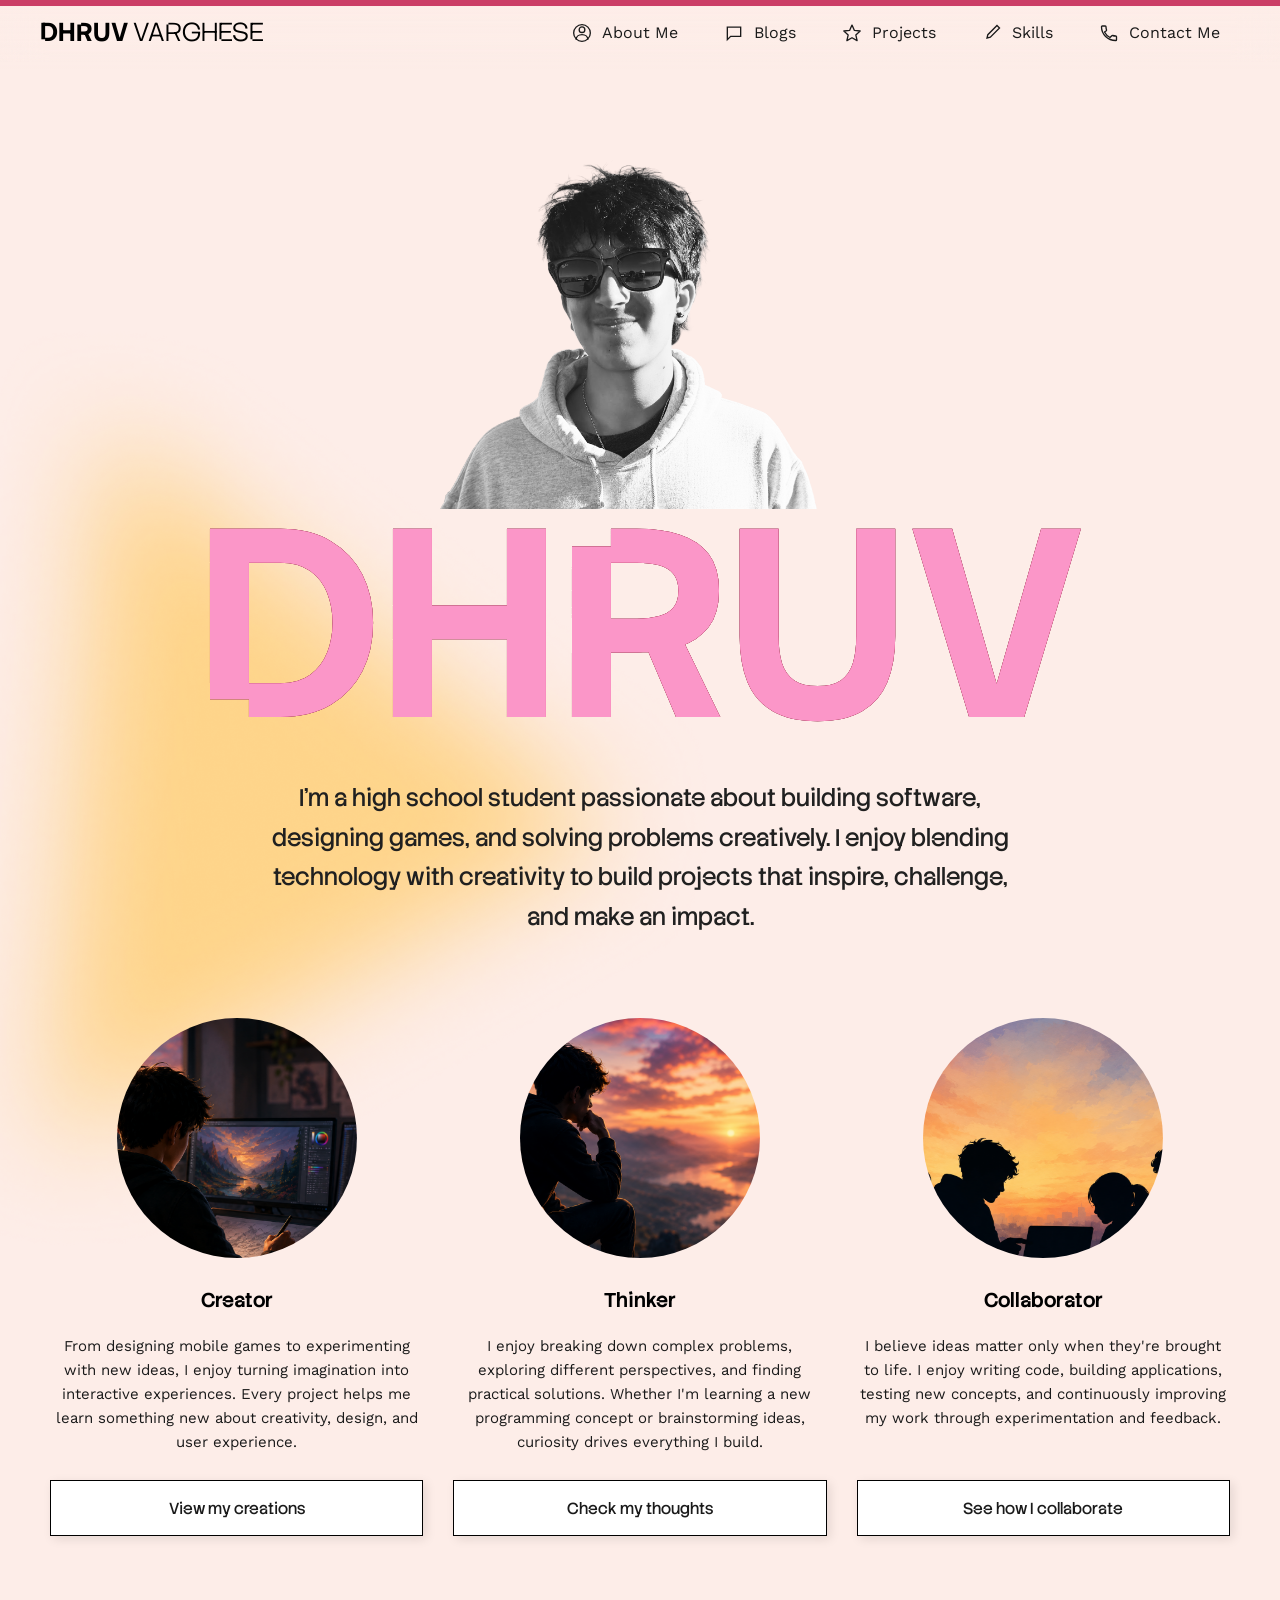
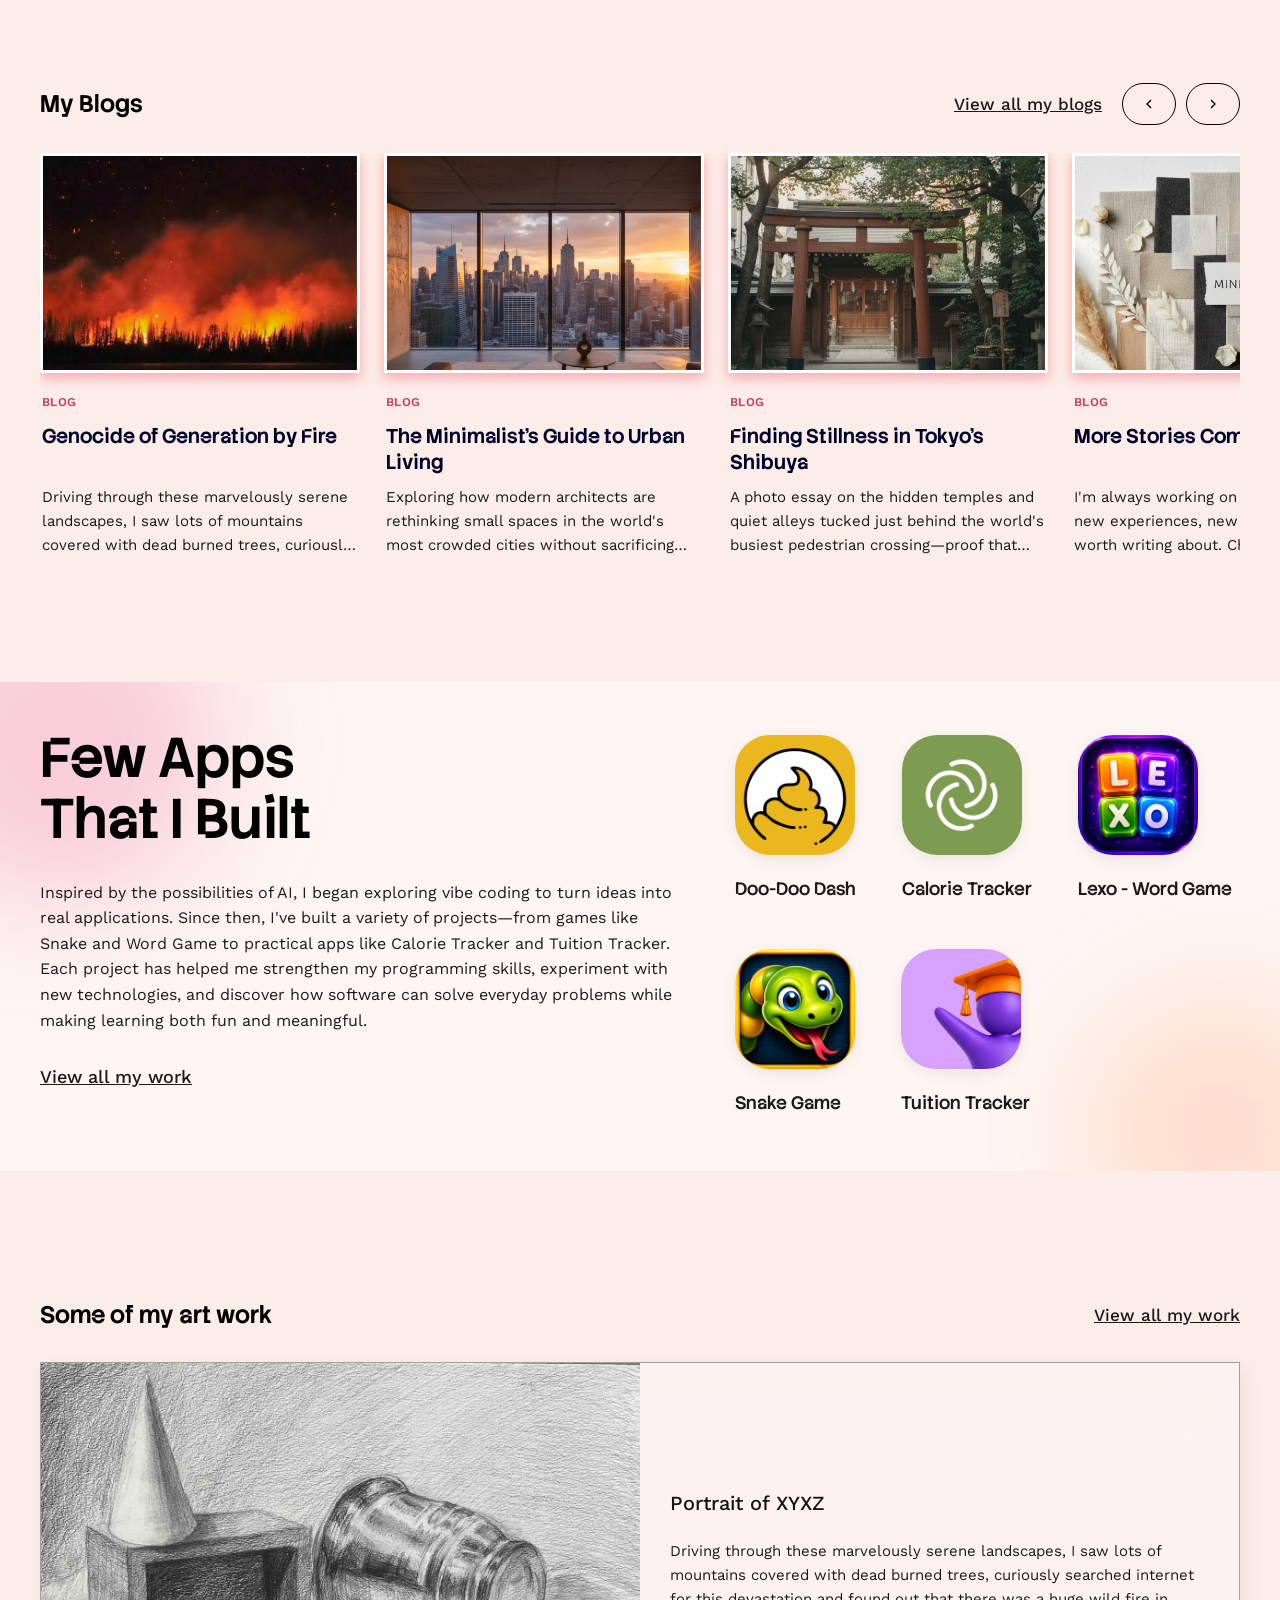
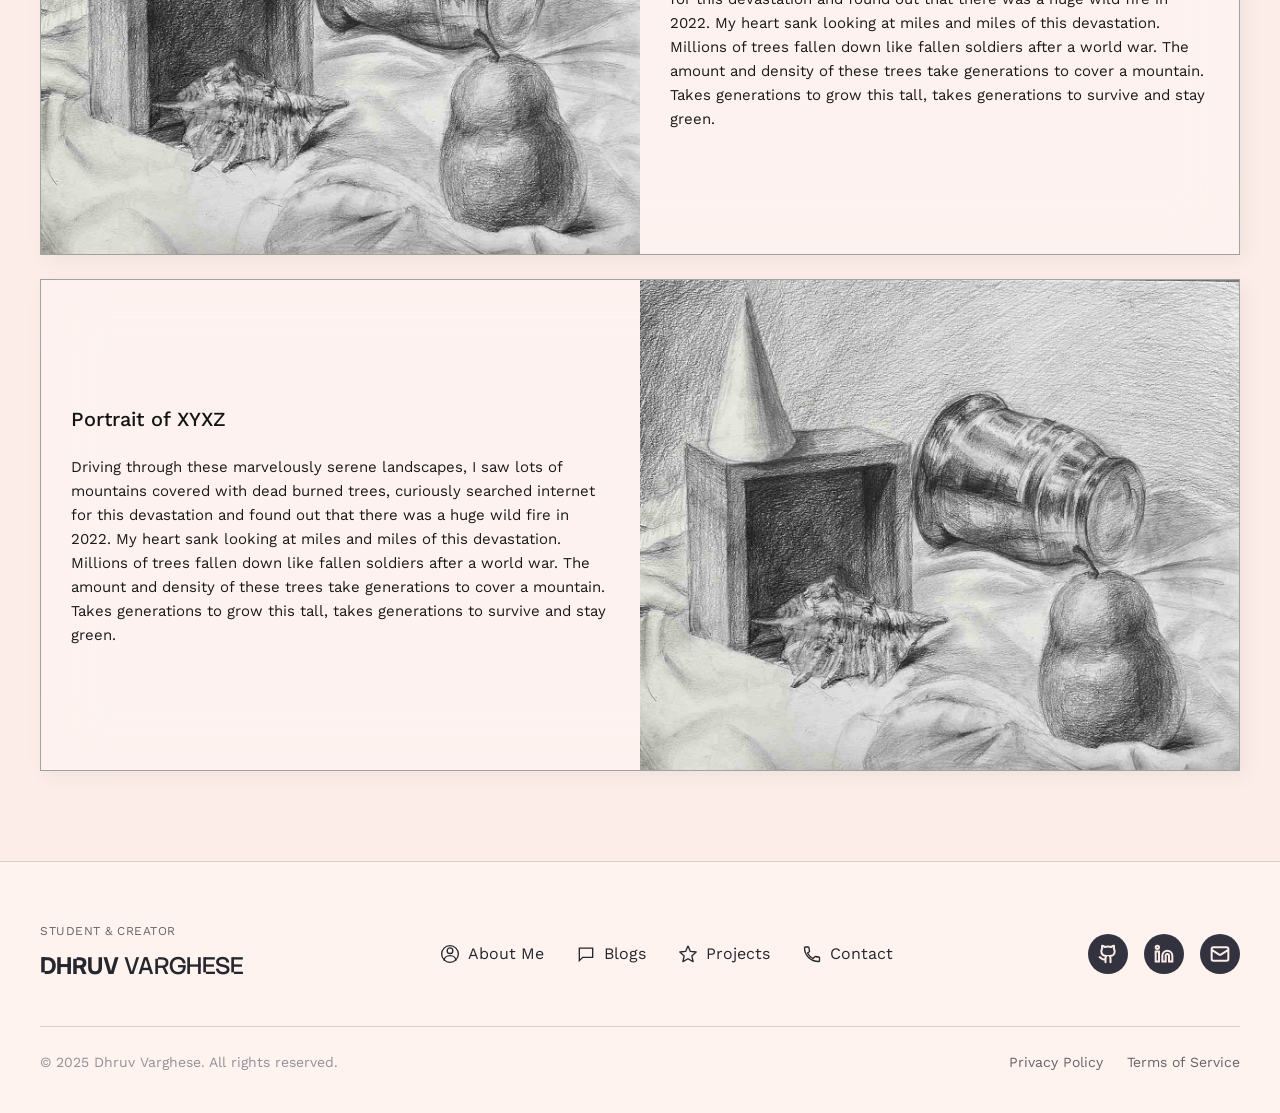
==== commit 984e3228: "Wire contact form to Formspree, simplify header blur, and add mobile carousel swipe - Wire Contact p" ====
--- a/index.html
+++ b/index.html
@@ -9,19 +9,13 @@
 <link rel="preconnect" href="https://fonts.googleapis.com">
 <link rel="preconnect" href="https://fonts.gstatic.com" crossorigin>
 <link href="https://fonts.googleapis.com/css2?family=Stack+Sans+Notch:wght@200..700&family=Work+Sans:wght@300;400;500&display=swap" rel="stylesheet">
-<link rel="stylesheet" href="css/style.css?v=130">
+<link rel="stylesheet" href="css/style.css?v=134">
 </head>
 <body>
 
 <div class="cursor-dot" aria-hidden="true"></div>
 
-<div class="header__blur-band header__blur-band--1" aria-hidden="true"></div>
-<div class="header__blur-band header__blur-band--2" aria-hidden="true"></div>
-<div class="header__blur-band header__blur-band--3" aria-hidden="true"></div>
-<div class="header__blur-band header__blur-band--4" aria-hidden="true"></div>
-<div class="header__blur-band header__blur-band--5" aria-hidden="true"></div>
-<div class="header__blur-band header__blur-band--6" aria-hidden="true"></div>
-<div class="header__blur-band header__blur-band--7" aria-hidden="true"></div>
+<div class="header__blur" aria-hidden="true"></div>
 <div class="header__tint" aria-hidden="true"></div>
 <header class="site-header" id="header">
 	<div class="header__inner">
@@ -391,6 +385,6 @@
 	</div>
 </footer>
 
-<script src="js/main.js?v=27"></script>
+<script src="js/main.js?v=28"></script>
 </body>
 </html>
--- a/css/style.css
+++ b/css/style.css
@@ -115,19 +115,16 @@
   border-top: 6px solid var(--color-hot-pink);
   background: none;
 }
-.header__blur-band {
+.header__blur {
   position: fixed;
+  top: 0;
   left: 0;
   right: 0;
+  height: 61.64px;
   z-index: 99;
-}
-.header__blur-band--1 { top: 0;    height: 13.5px; -webkit-backdrop-filter: blur(96px); backdrop-filter: blur(96px); }
-.header__blur-band--2 { top: 11.5px; height: 13.5px; -webkit-backdrop-filter: blur(72px); backdrop-filter: blur(72px); }
-.header__blur-band--3 { top: 23px; height: 13.5px; -webkit-backdrop-filter: blur(50px); backdrop-filter: blur(50px); }
-.header__blur-band--4 { top: 34.5px; height: 13.5px; -webkit-backdrop-filter: blur(32px); backdrop-filter: blur(32px); }
-.header__blur-band--5 { top: 46px; height: 13.5px; opacity: 0.4; -webkit-backdrop-filter: blur(18px); backdrop-filter: blur(18px); }
-.header__blur-band--6 { top: 57.5px; height: 13.5px; opacity: 0.7; -webkit-backdrop-filter: blur(8px); backdrop-filter: blur(8px); }
-.header__blur-band--7 { top: 69px; height: 13.5px; opacity: 0.9; -webkit-backdrop-filter: blur(3px); backdrop-filter: blur(3px); }
+  -webkit-backdrop-filter: blur(20px);
+  backdrop-filter: blur(20px);
+}
 .header__tint {
   position: fixed;
   left: 0;
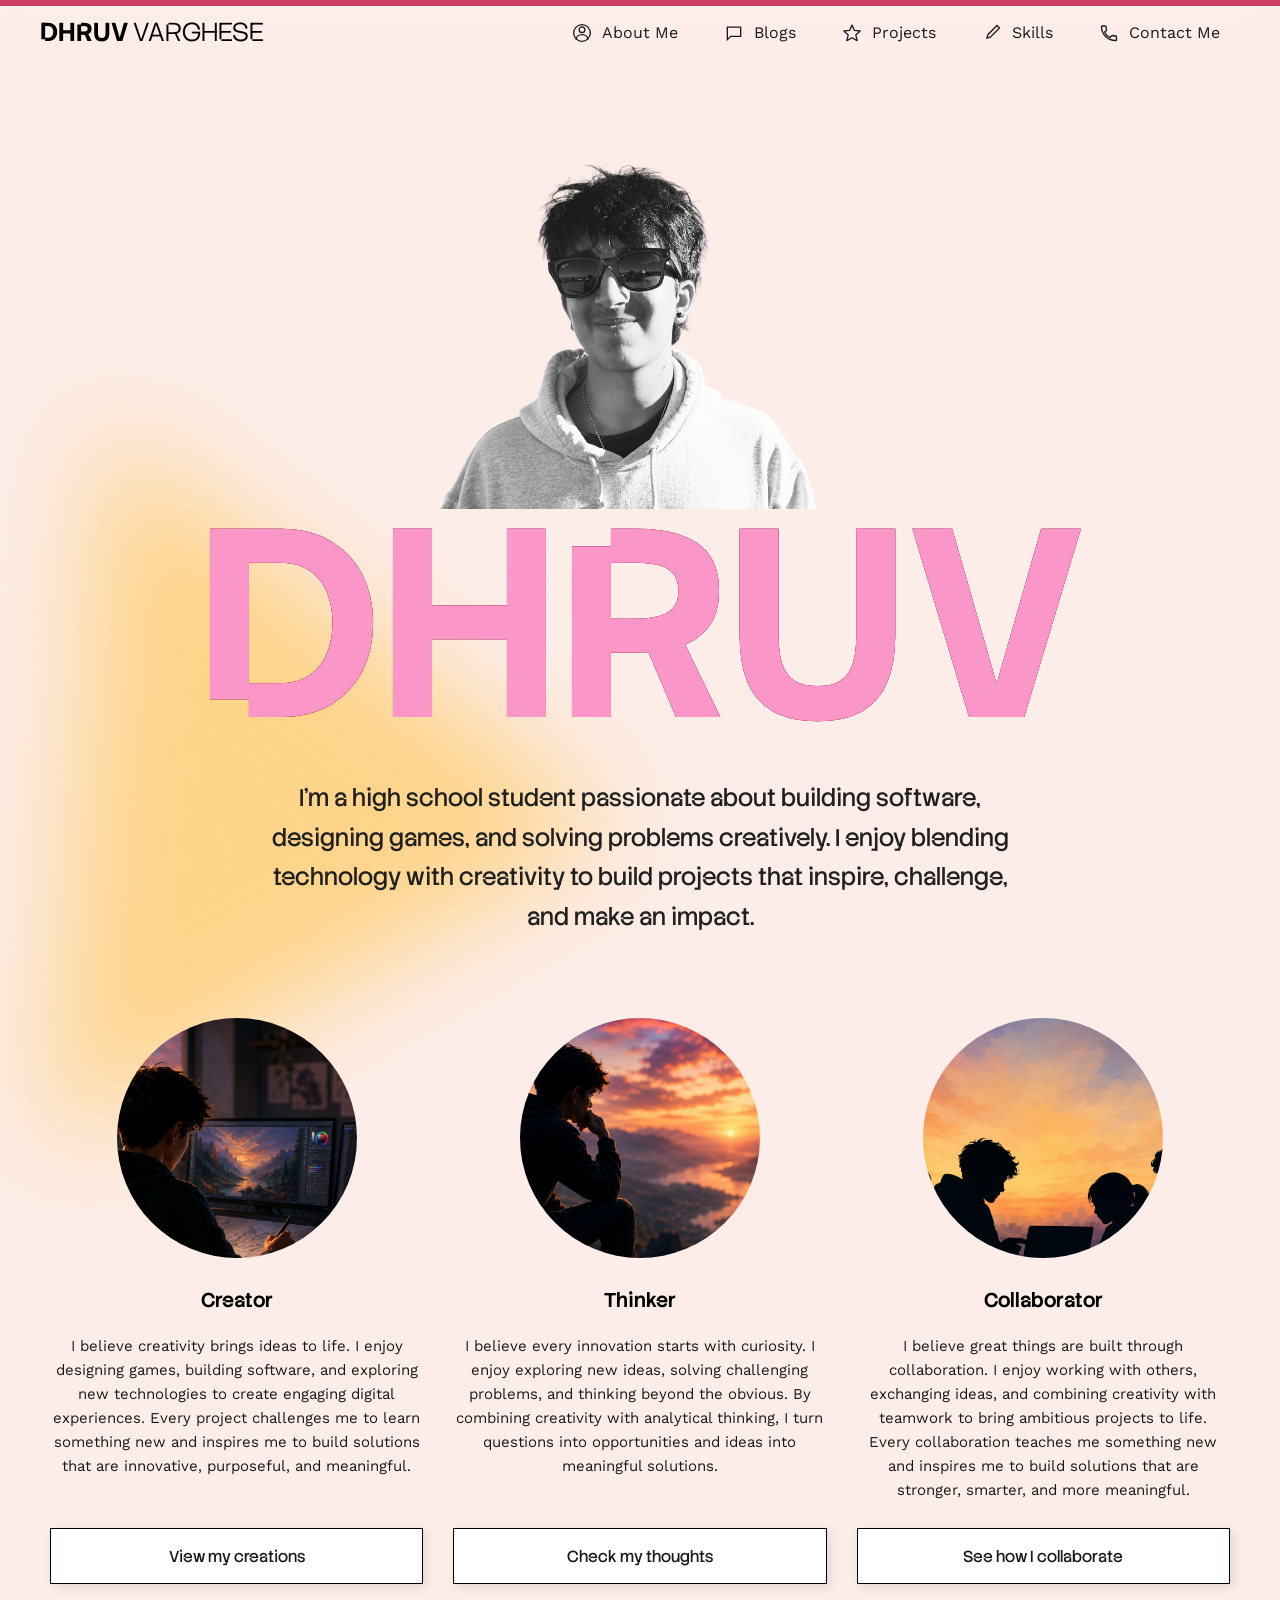
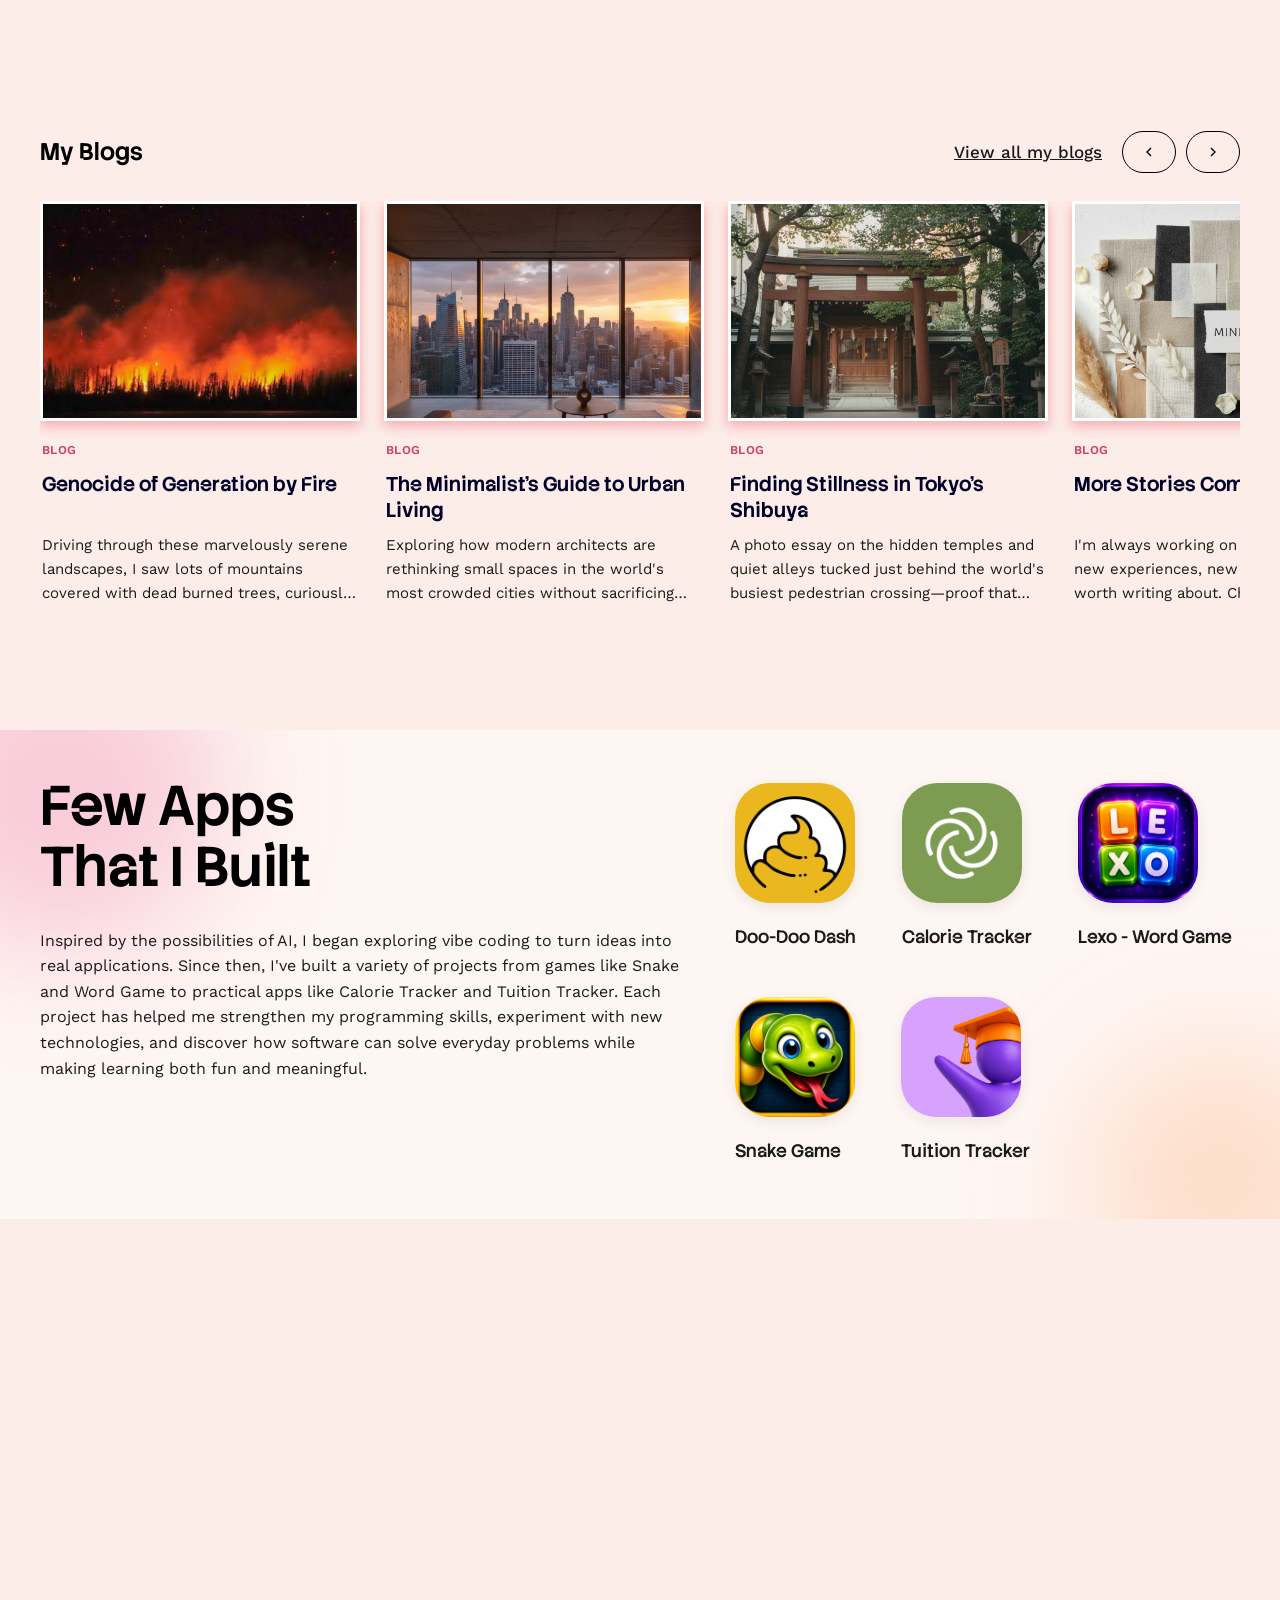
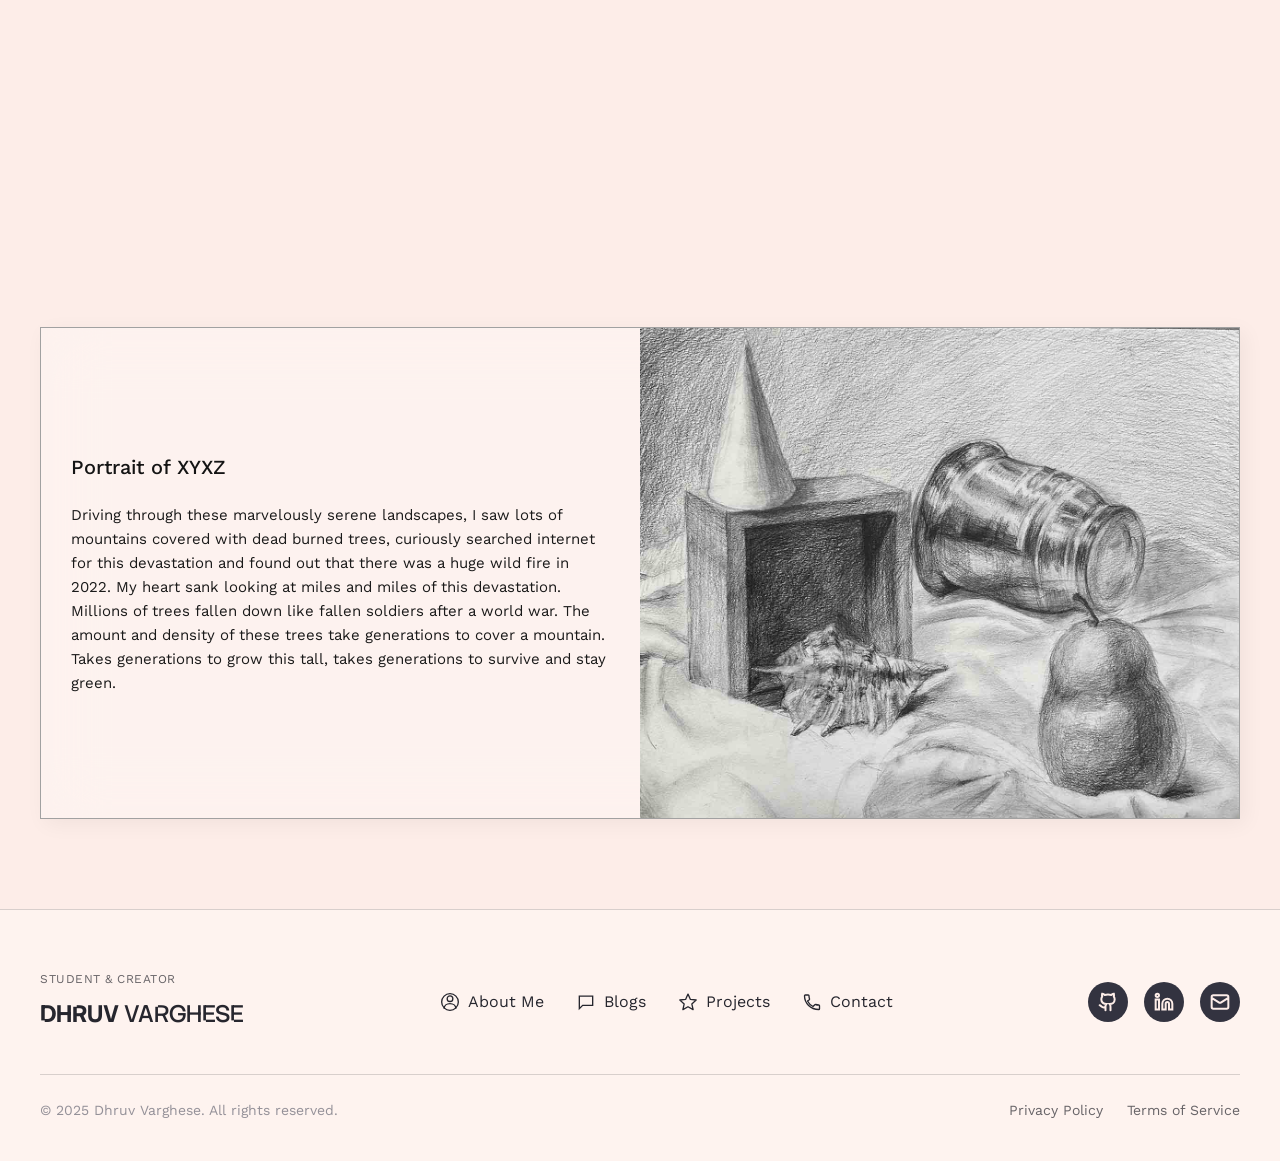
==== commit fe22ef94: "Update persona/apps copy, simplify header blur further, and add real Jasper trip photos - Update hom" ====
--- a/index.html
+++ b/index.html
@@ -3,13 +3,13 @@
 <head>
 <meta charset="UTF-8">
 <meta name="viewport" content="width=device-width, initial-scale=1.0">
-<title>Dhruv Varghese — High School Student &amp; Creator</title>
+<title>Dhruv Varghese : Student &amp; Creator</title>
 <meta name="description" content="Dhruv Varghese — high school student passionate about building software, designing games, and solving problems creatively.">
 <link rel="icon" type="image/svg+xml" href="images/favicon.svg">
 <link rel="preconnect" href="https://fonts.googleapis.com">
 <link rel="preconnect" href="https://fonts.gstatic.com" crossorigin>
 <link href="https://fonts.googleapis.com/css2?family=Stack+Sans+Notch:wght@200..700&family=Work+Sans:wght@300;400;500&display=swap" rel="stylesheet">
-<link rel="stylesheet" href="css/style.css?v=134">
+<link rel="stylesheet" href="css/style.css?v=136">
 </head>
 <body>
 
@@ -87,9 +87,10 @@
 				<div class="persona-card__body">
 					<h3 class="persona-card__title">Creator</h3>
 					<p class="persona-card__desc">
-						From designing mobile games to experimenting with new ideas, I enjoy turning
-						imagination into interactive experiences. Every project helps me learn something
-						new about creativity, design, and user experience.
+						I believe creativity brings ideas to life. I enjoy designing games, building
+						software, and exploring new technologies to create engaging digital experiences.
+						Every project challenges me to learn something new and inspires me to build
+						solutions that are innovative, purposeful, and meaningful.
 					</p>
 					<a href="projects.html" class="persona-card__btn">View my creations</a>
 				</div>
@@ -104,9 +105,10 @@
 				<div class="persona-card__body">
 					<h3 class="persona-card__title">Thinker</h3>
 					<p class="persona-card__desc">
-						I enjoy breaking down complex problems, exploring different perspectives, and
-						finding practical solutions. Whether I'm learning a new programming concept or
-						brainstorming ideas, curiosity drives everything I build.
+						I believe every innovation starts with curiosity. I enjoy exploring new ideas,
+						solving challenging problems, and thinking beyond the obvious. By combining
+						creativity with analytical thinking, I turn questions into opportunities and
+						ideas into meaningful solutions.
 					</p>
 					<a href="blog.html" class="persona-card__btn">Check my thoughts</a>
 				</div>
@@ -121,9 +123,10 @@
 				<div class="persona-card__body">
 					<h3 class="persona-card__title">Collaborator</h3>
 					<p class="persona-card__desc">
-						I believe ideas matter only when they're brought to life. I enjoy writing code,
-						building applications, testing new concepts, and continuously improving my work
-						through experimentation and feedback.
+						I believe great things are built through collaboration. I enjoy working with
+						others, exchanging ideas, and combining creativity with teamwork to bring
+						ambitious projects to life. Every collaboration teaches me something new and
+						inspires me to build solutions that are stronger, smarter, and more meaningful.
 					</p>
 					<a href="projects.html" class="persona-card__btn">See how I collaborate</a>
 				</div>
@@ -251,7 +254,7 @@
 					<h2 class="apps__title reveal">Few Apps<br>That I Built</h2>
 					<p class="apps__desc reveal">
 						Inspired by the possibilities of AI, I began exploring vibe coding to turn ideas into
-						real applications. Since then, I've built a variety of projects—from games like Snake
+						real applications. Since then, I've built a variety of projects from games like Snake
 						and Word Game to practical apps like Calorie Tracker and Tuition Tracker. Each project
 						has helped me strengthen my programming skills, experiment with new technologies, and
 						discover how software can solve everyday problems while making learning both fun and
--- a/css/style.css
+++ b/css/style.css
@@ -1409,6 +1409,19 @@
   inset: 0;
 }
 
+.blog-block__media--duo {
+  display: flex;
+  gap: 4px;
+}
+.blog-block--split .blog-block__media--duo img {
+  position: relative;
+  inset: auto;
+  flex: 1;
+  width: 50%;
+  min-width: 0;
+  height: 100%;
+}
+
 .blog-block__caption {
   font-family: var(--font-heading);
   font-weight: 600;
@@ -1416,6 +1429,25 @@
   line-height: 1.2;
   color: var(--color-heading-dark);
   margin-bottom: 16px;
+}
+
+.blog-gallery {
+  display: grid;
+  grid-template-columns: repeat(3, 1fr);
+  gap: 24px;
+}
+.blog-gallery__item {
+  position: relative;
+  height: 260px;
+  border: 10px solid #fff;
+  box-shadow: 5px 5px 30px rgba(255, 158, 98, 0.25);
+  overflow: hidden;
+}
+.blog-gallery__item img {
+  width: 100%;
+  height: 100%;
+  object-fit: cover;
+  display: block;
 }
 
 .blog-block__text { flex: 1; min-width: 0; padding-top: 30px; }
@@ -1768,6 +1800,8 @@
   }
   .blog-block__caption { font-size: 26px; }
   .blog-block__text p, .blog-standalone { font-size: 17px; }
+  .blog-gallery { grid-template-columns: repeat(2, 1fr); }
+  .blog-gallery__item { height: 200px; }
 
   .about-hero { flex-direction: column-reverse; gap: 40px; padding-top: calc(var(--header-height) + 40px); text-align: center; }
   .about-hero__photo { width: 260px; height: 340px; border-radius: 130px; margin: 0 auto; }
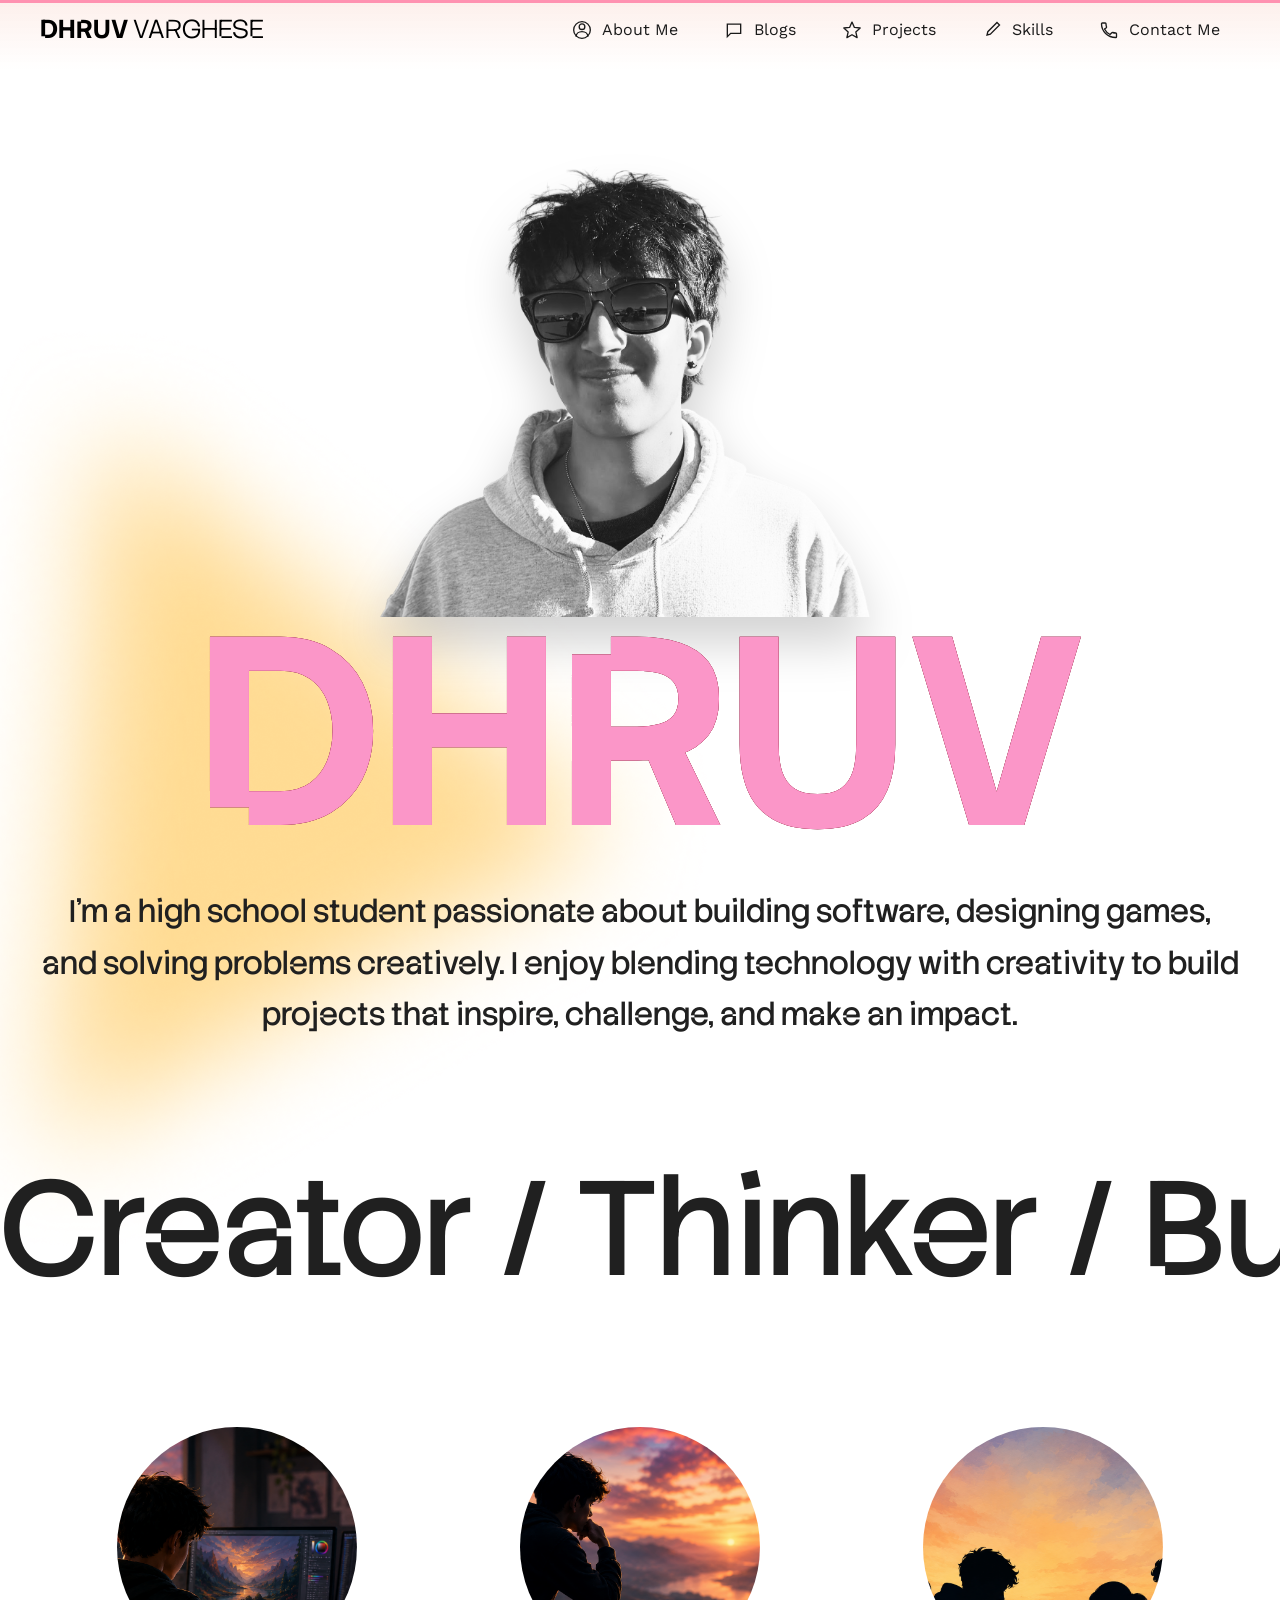
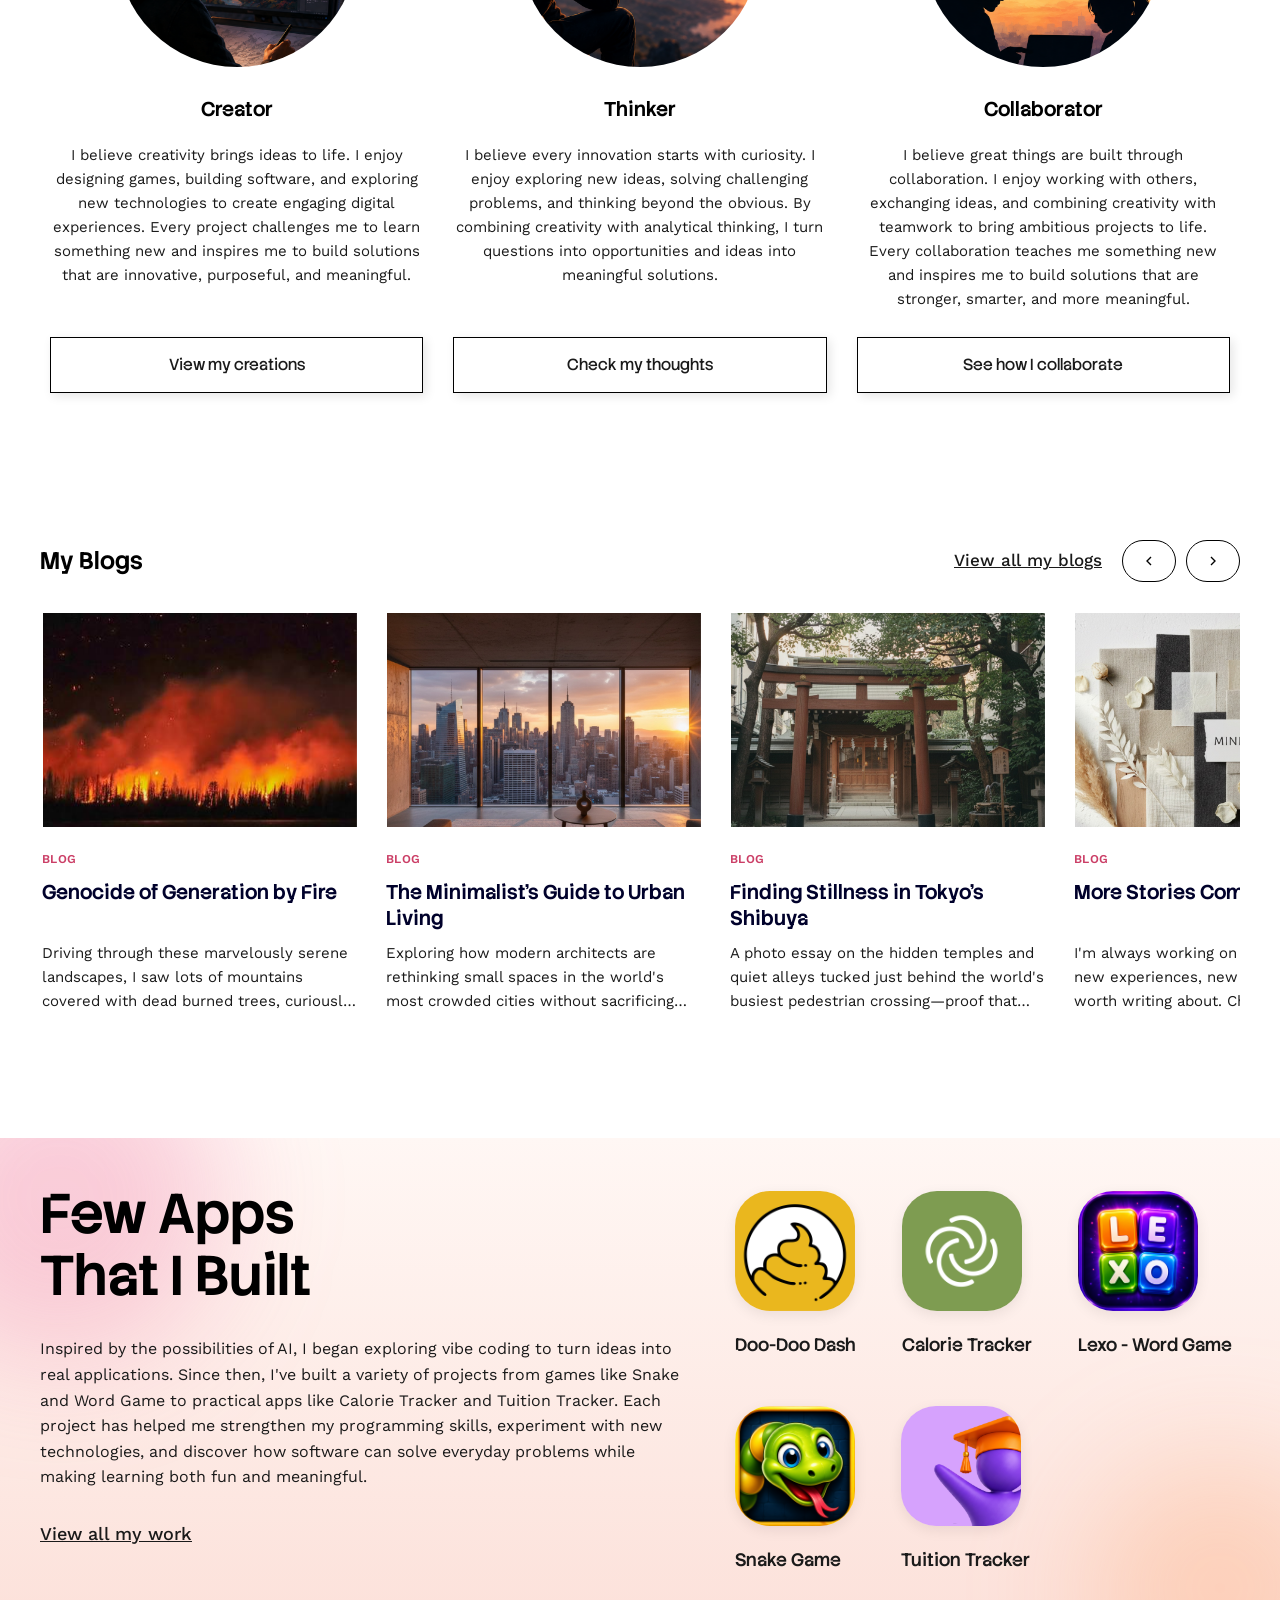
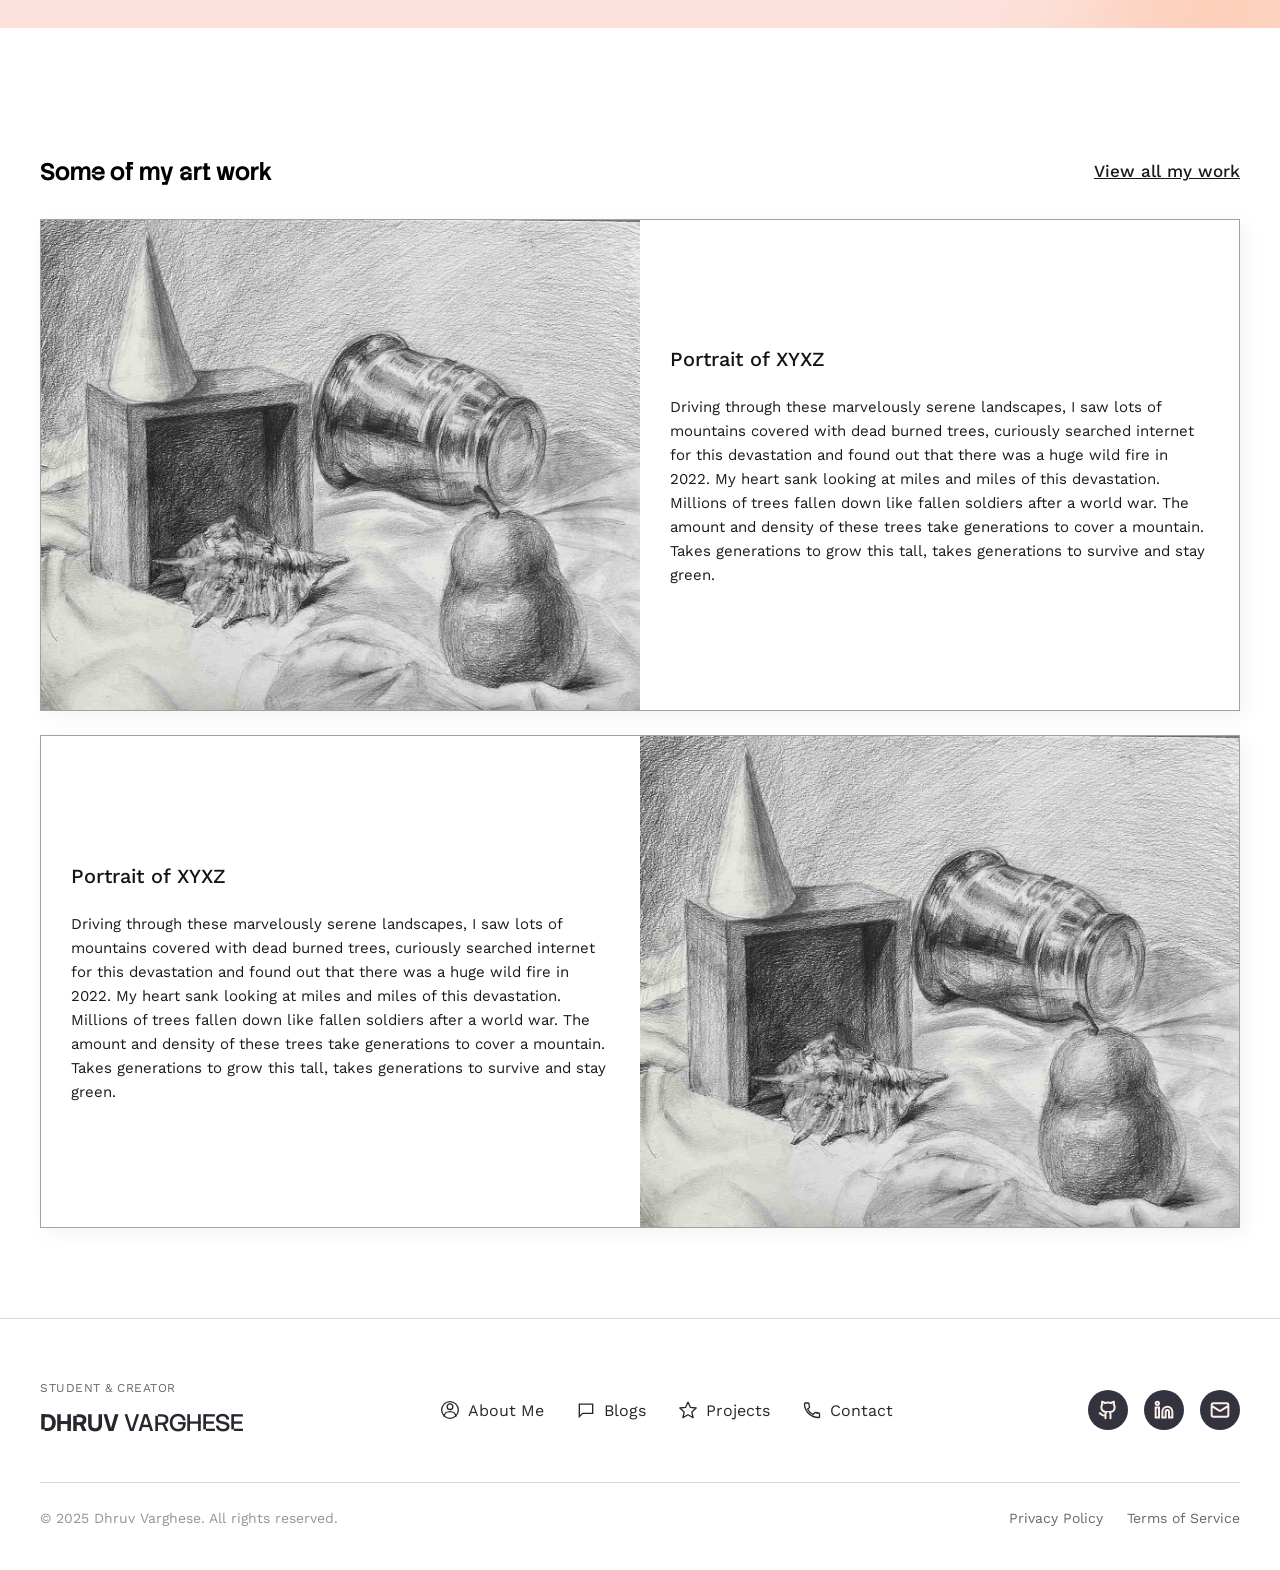
==== commit ac1892cc: "Switch site background to white, add hero marquee, and refine homepage visuals Sets all page backgro" ====
--- a/index.html
+++ b/index.html
@@ -9,7 +9,7 @@
 <link rel="preconnect" href="https://fonts.googleapis.com">
 <link rel="preconnect" href="https://fonts.gstatic.com" crossorigin>
 <link href="https://fonts.googleapis.com/css2?family=Stack+Sans+Notch:wght@200..700&family=Work+Sans:wght@300;400;500&display=swap" rel="stylesheet">
-<link rel="stylesheet" href="css/style.css?v=136">
+<link rel="stylesheet" href="css/style.css?v=151">
 </head>
 <body>
 
@@ -73,6 +73,16 @@
 			solving problems creatively. I enjoy blending technology with creativity to build
 			projects that inspire, challenge, and make an impact.
 		</p>
+
+		<!-- ======================================================
+		     HERO MARQUEE
+		     ====================================================== -->
+		<div class="hero-marquee reveal" aria-hidden="true">
+			<div class="hero-marquee__track">
+				<span class="hero-marquee__item">Creator&nbsp;/&nbsp;Thinker&nbsp;/&nbsp;Builder&nbsp;/&nbsp;Innovator&nbsp;/&nbsp;Designer&nbsp;/&nbsp;Developer&nbsp;/&nbsp;Artist&nbsp;/&nbsp;Musician&nbsp;/&nbsp;Writer&nbsp;/&nbsp;Entrepreneur&nbsp;/&nbsp;Collaborator&nbsp;/&nbsp;Explorer&nbsp;/&nbsp;Learner&nbsp;/&nbsp;Problem Solver&nbsp;/&nbsp;Dreamer&nbsp;/&nbsp;Creator&nbsp;/&nbsp;Inventor&nbsp;/&nbsp;Maker&nbsp;/&nbsp;</span>
+				<span class="hero-marquee__item">Creator&nbsp;/&nbsp;Thinker&nbsp;/&nbsp;Builder&nbsp;/&nbsp;Innovator&nbsp;/&nbsp;Designer&nbsp;/&nbsp;Developer&nbsp;/&nbsp;Artist&nbsp;/&nbsp;Musician&nbsp;/&nbsp;Writer&nbsp;/&nbsp;Entrepreneur&nbsp;/&nbsp;Collaborator&nbsp;/&nbsp;Explorer&nbsp;/&nbsp;Learner&nbsp;/&nbsp;Problem Solver&nbsp;/&nbsp;Dreamer&nbsp;/&nbsp;Creator&nbsp;/&nbsp;Inventor&nbsp;/&nbsp;Maker&nbsp;/&nbsp;</span>
+			</div>
+		</div>
 
 		<!-- ======================================================
 		     PERSONA CARDS
--- a/css/style.css
+++ b/css/style.css
@@ -3,8 +3,8 @@
    ========================================================================== */
 
 :root {
-  --color-bg: #fdede8;
-  --color-bg-gradient: #fce1da;
+  --color-bg: #ffffff;
+  --color-bg-gradient: #ffffff;
   --color-text: #1a1a1a;
   --color-text-dim: #4a4a4a;
 
@@ -17,7 +17,7 @@
   --color-footer-dark: #26262e;
   --color-footer-icon-bg: #333340;
 
-  --color-bg-blog: #fce2db;
+  --color-bg-blog: #ffffff;
   --color-heading-dark: #00012b;
   --color-text-muted: #666673;
 
@@ -112,7 +112,7 @@
   height: var(--header-height);
   display: flex;
   align-items: flex-start;
-  border-top: 6px solid var(--color-hot-pink);
+  border-top: 3px solid #FF92B1;
   background: none;
 }
 .header__blur {
@@ -200,7 +200,7 @@
 .nav__icon { width: 20px; height: 20px; flex-shrink: 0; }
 
 .nav__link--active {
-  background: rgba(255, 156, 156, 0.3);
+  background: rgba(255, 156, 156, 0.5);
   color: #000;
   font-weight: 600;
 }
@@ -263,13 +263,30 @@
 }
 
 .hero__photo {
-  width: min(474px, 72%);
+  width: min(616px, 72%);
   margin: 0 auto;
+  animation: hero-photo-float 7s ease-in-out infinite;
+  filter: drop-shadow(0 25px 24px rgba(0, 0, 0, 0.18));
+  transition: filter 0.4s ease;
+}
+.hero__photo:hover {
+  filter: drop-shadow(0 35px 30px rgba(235, 97, 150, 0.4));
 }
 .hero__photo img {
   width: 100%;
   height: auto;
   display: block;
+  transition: transform 0.4s ease;
+}
+.hero__photo:hover img {
+  transform: scale(1.03);
+}
+@keyframes hero-photo-float {
+  0%, 100% { transform: translateY(0) rotate(0deg); }
+  50% { transform: translateY(-18px) rotate(1.2deg); }
+}
+@media (prefers-reduced-motion: reduce) {
+  .hero__photo { animation: none; }
 }
 
 .hero__wordmark {
@@ -327,13 +344,44 @@
 }
 
 .hero__desc {
-  max-width: 780px;
+  max-width: 1200px;
   margin: 20px auto 0;
   font-family: var(--font-heading);
   font-weight: 400;
-  font-size: 24px;
+  font-size: 31.2px;
   line-height: 1.65;
   color: #202020;
+}
+
+/* ==========================================================================
+   HERO MARQUEE
+   ========================================================================== */
+
+.hero-marquee {
+  overflow: hidden;
+  width: 100%;
+  margin: 90pt 0;
+}
+.hero-marquee__track {
+  display: flex;
+  width: max-content;
+  animation: hero-marquee-scroll 60s linear infinite;
+}
+.hero-marquee__item {
+  flex-shrink: 0;
+  white-space: nowrap;
+  font-family: var(--font-heading);
+  font-weight: 400;
+  font-size: clamp(40px, 10.5vw, 150px);
+  line-height: 1;
+  color: #202020;
+}
+@keyframes hero-marquee-scroll {
+  from { transform: translateX(0); }
+  to { transform: translateX(-50%); }
+}
+@media (prefers-reduced-motion: reduce) {
+  .hero-marquee__track { animation: none; }
 }
 
 /* ==========================================================================
@@ -523,7 +571,7 @@
   padding-top: 45px;
   padding-bottom: 45px;
   margin-bottom: 60pt;
-  background: rgba(255, 255, 255, 0.5);
+  background: linear-gradient(180deg, #fff7f4 0%, #fce1da 100%);
 }
 .apps::before,
 .apps::after {
@@ -594,7 +642,6 @@
   border-color: #000;
   color: #fff;
   transform: scale(1.12);
-  box-shadow: 0 6px 16px rgba(0, 0, 0, 0.3);
 }
 .blog-carousel__arrow--prev:hover svg { transform: translateX(-2px); }
 .blog-carousel__arrow--next:hover svg { transform: translateX(2px); }
@@ -660,7 +707,6 @@
   overflow: hidden;
   flex-shrink: 0;
   border: 3px solid #fff;
-  box-shadow: 0 6px 12px rgba(235, 97, 150, 0.35), 0 3px 10px rgba(255, 158, 98, 0.3);
 }
 .blog-teaser-card__parallax {
   position: absolute;
@@ -725,11 +771,7 @@
 .skills {
   position: relative;
   color: var(--color-maroon);
-  background:
-    radial-gradient(circle at 12% 18%, rgba(235, 97, 150, 0.30), transparent 42%),
-    radial-gradient(circle at 88% 12%, rgba(203, 62, 102, 0.22), transparent 48%),
-    radial-gradient(circle at 55% 95%, rgba(179, 50, 100, 0.18), transparent 50%),
-    linear-gradient(180deg, #fff7f4 0%, #fce7e0 100%);
+  background: #ffffff;
 }
 .skills--page { padding-top: calc(var(--header-height) + 40px); }
 .skills__bg { display: none; }
